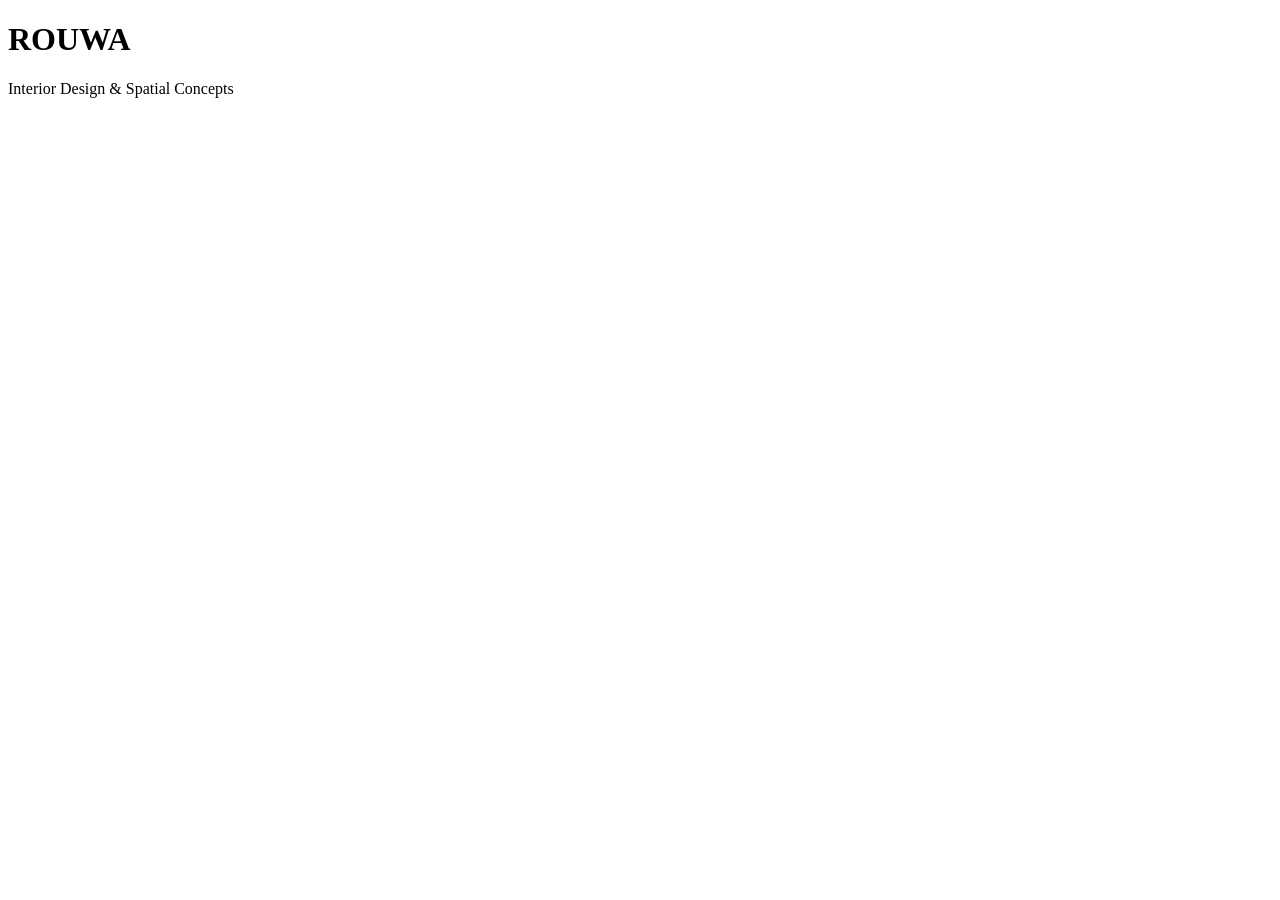
==== index.html @ bc78fe8b "d" ====
<!DOCTYPE html>
<html lang="en">
<head>
  <meta charset="UTF-8">
  <meta name="viewport" content="width=device-width, initial-scale=1.0">
  <title>ROUWA — Interior Design</title>
</head>
<body>
  <h1>ROUWA</h1>
  <p>Interior Design & Spatial Concepts</p>
</body>
</html>
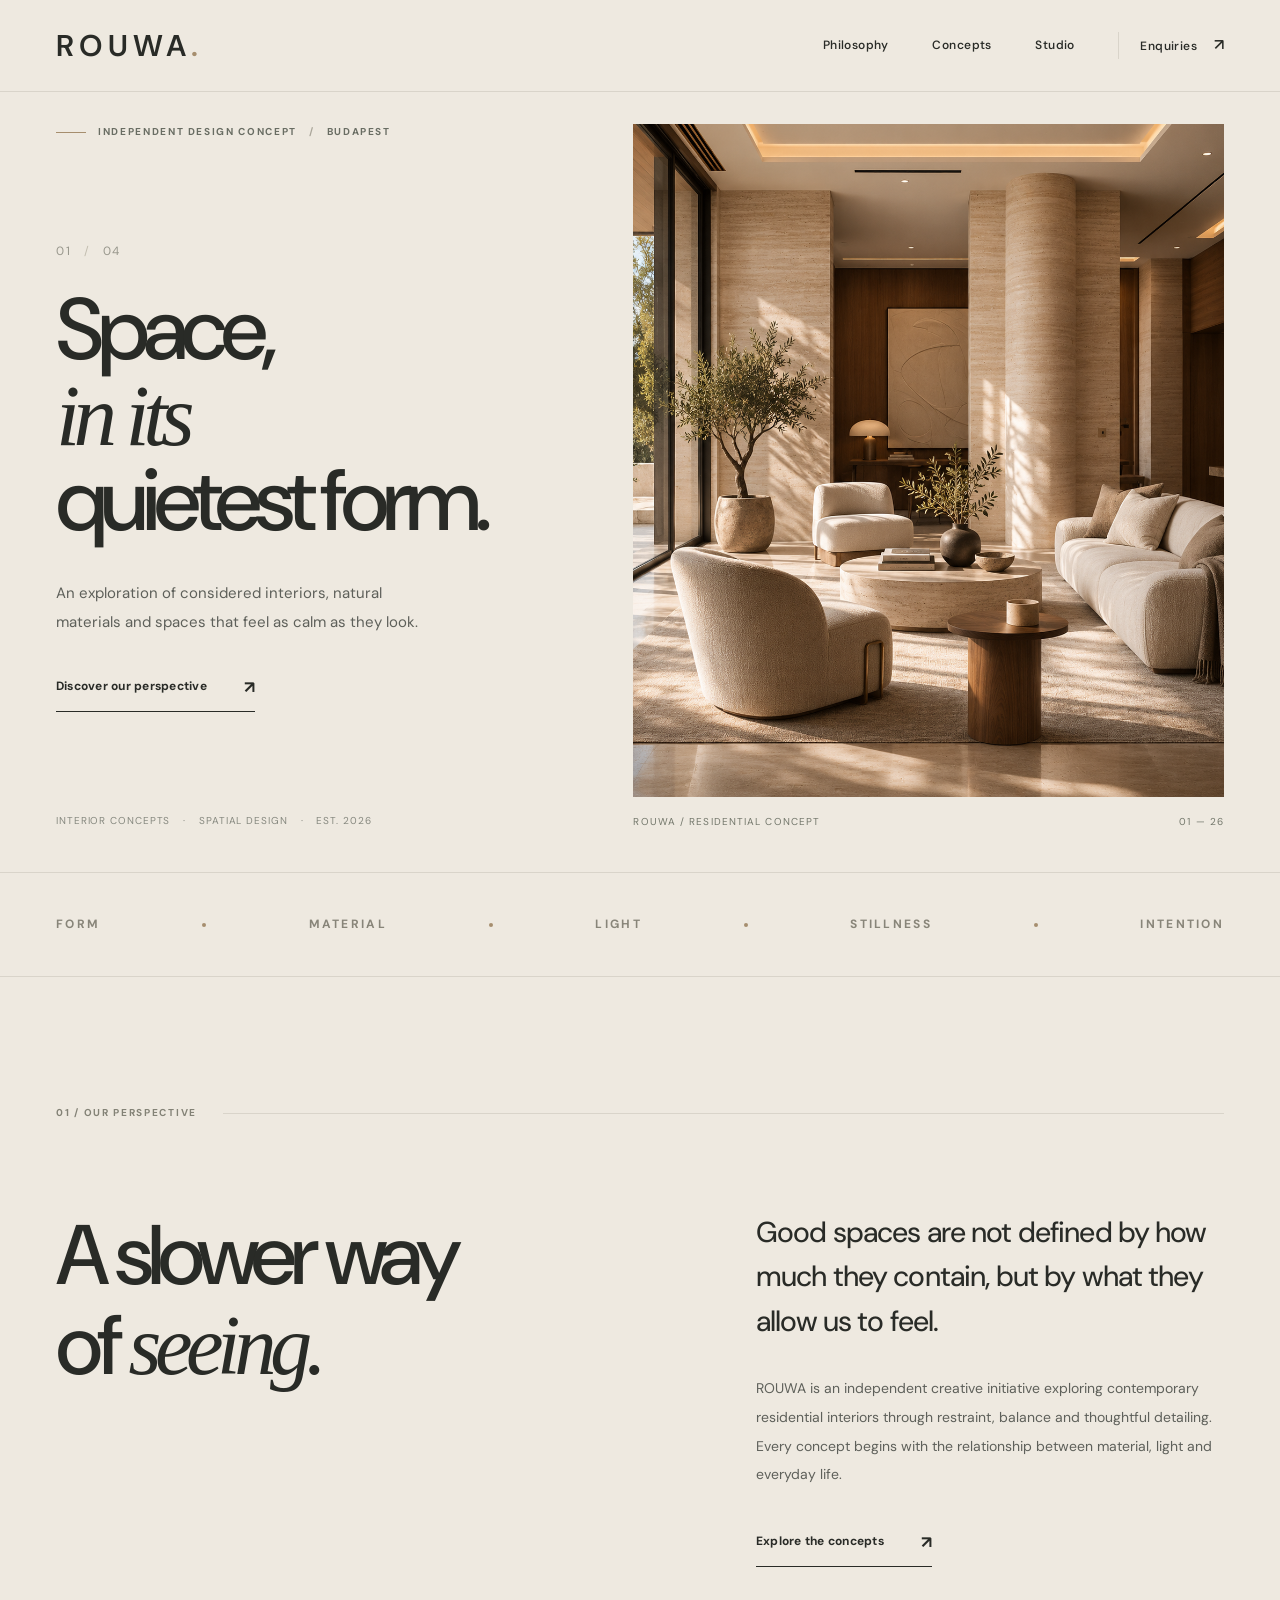
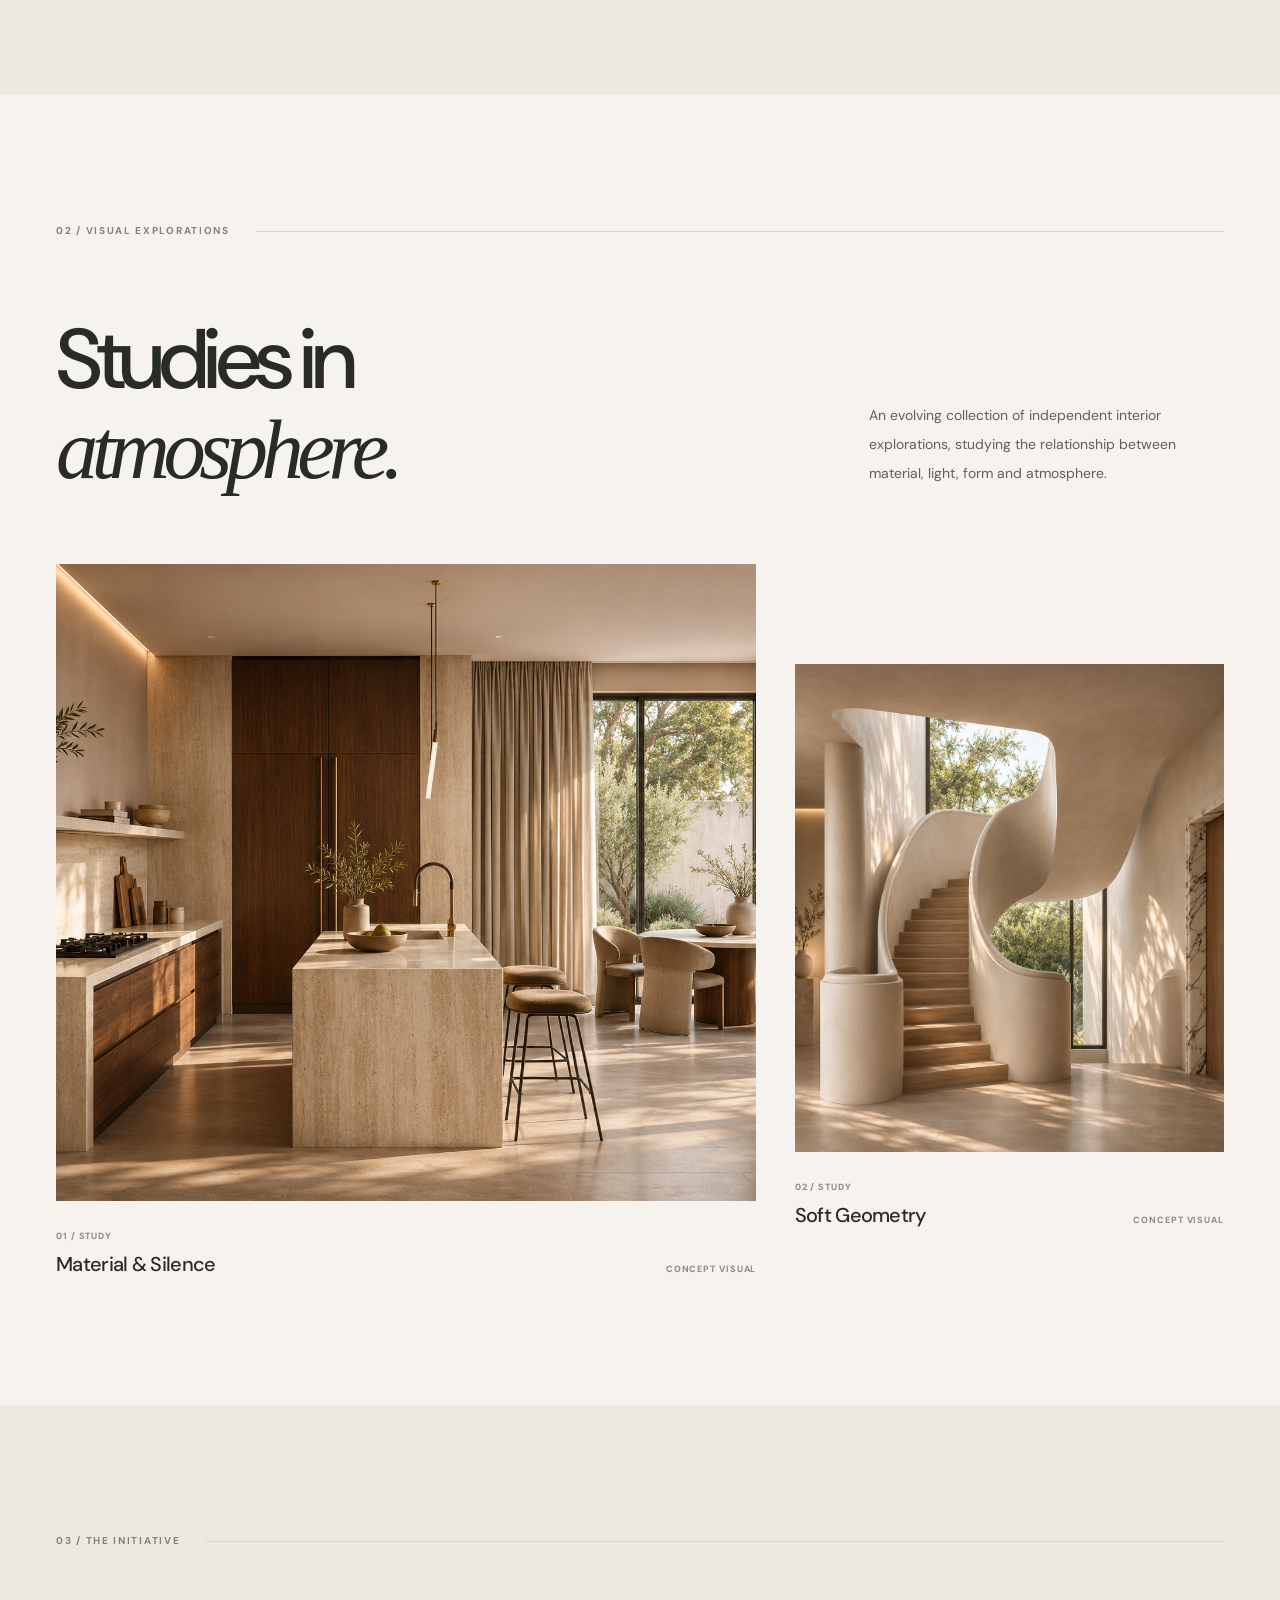
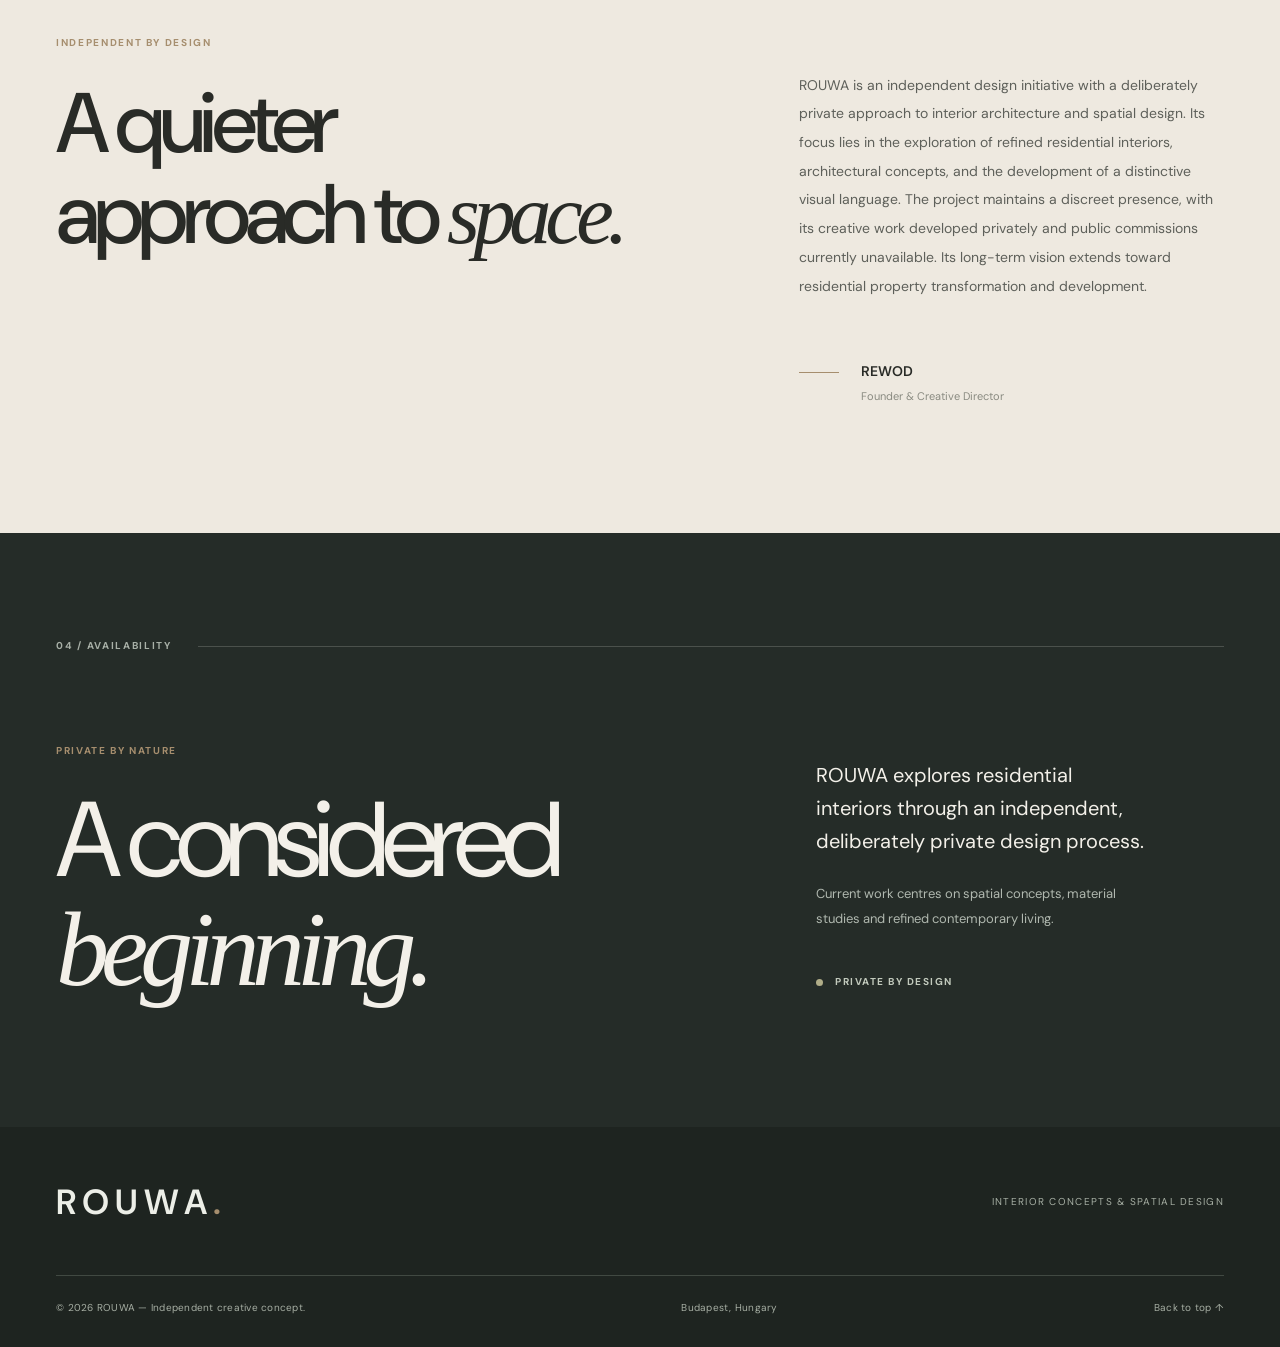
==== commit 9ac5f696: "beta" ====
--- a/index.html
+++ b/index.html
@@ -1,13 +1,211 @@
-
 <!DOCTYPE html>
 <html lang="en">
 <head>
   <meta charset="UTF-8">
   <meta name="viewport" content="width=device-width, initial-scale=1.0">
-  <title>ROUWA — Interior Design</title>
+  <meta name="theme-color" content="#f6f3ee">
+  <meta name="description" content="ROUWA is an independent creative concept exploring thoughtful interiors, residential spaces and the relationship between form, material and light.">
+  <title>ROUWA — Interior Concepts & Spatial Design</title>
+
+  <!-- Editorial typefaces; system fallbacks are provided in CSS. -->
+  <link rel="preconnect" href="https://fonts.googleapis.com">
+  <link rel="preconnect" href="https://fonts.gstatic.com" crossorigin>
+  <link href="https://fonts.googleapis.com/css2?family=DM+Sans:wght@400;450;500;550;600;700&family=Manrope:wght@400;500;600;700&display=swap" rel="stylesheet">
+
+  <link rel="stylesheet" href="css/style.css">
 </head>
 <body>
-  <h1>ROUWA</h1>
-  <p>Interior Design & Spatial Concepts</p>
+  <a class="skip-link" href="#main">Skip to content</a>
+
+  <!-- HEADER -->
+  <header class="site-header">
+    <div class="site-header__inner shell">
+      <a class="wordmark" href="#top" aria-label="ROUWA — Home">ROUWA<span class="wordmark__dot">.</span></a>
+
+      <nav class="desktop-nav" aria-label="Main navigation">
+        <a href="#philosophy">Philosophy</a>
+        <a href="#concepts">Concepts</a>
+        <a href="#studio">Studio</a>
+        <a class="desktop-nav__contact" href="#enquiries">Enquiries <span aria-hidden="true">↗</span></a>
+      </nav>
+
+      <!-- Fully working mobile menu, no JavaScript needed. -->
+      <details class="mobile-menu">
+        <summary aria-label="Open navigation menu"><span></span><span></span></summary>
+        <nav class="mobile-menu__panel" aria-label="Mobile navigation">
+          <a href="#philosophy">Philosophy</a>
+          <a href="#concepts">Concepts</a>
+          <a href="#studio">Studio</a>
+          <a href="#enquiries">Enquiries <span aria-hidden="true">↗</span></a>
+        </nav>
+      </details>
+    </div>
+  </header>
+
+  <main id="main">
+    <!-- HERO: HOMEPAGE -->
+    <section class="hero shell" id="top" aria-labelledby="hero-title">
+      <div class="hero__copy">
+        <p class="eyebrow"><span class="eyebrow__line" aria-hidden="true"></span> Independent design concept <span class="eyebrow__separator">/</span> Budapest</p>
+
+        <div class="hero__main-copy">
+          <p class="hero__index">01 <span aria-hidden="true">/</span> 04</p>
+          <h1 id="hero-title">Space,<br><em>in its</em><br>quietest form.</h1>
+          <p class="hero__description">An exploration of considered interiors, natural materials and spaces that feel as calm as they look.</p>
+          <a class="text-link" href="#philosophy">Discover our perspective <span aria-hidden="true">↗</span></a>
+        </div>
+
+        <p class="hero__micro">INTERIOR CONCEPTS <span aria-hidden="true">·</span> SPATIAL DESIGN <span aria-hidden="true">·</span> EST. 2026</p>
+      </div>
+
+      <div class="hero__art">
+        <!-- IMAGE PLACEHOLDER 01
+             To use a real photo later, replace the entire .visual--hero div with:
+             <img class="real-image" src="img/hero.jpg" alt="Describe the interior">
+        -->
+<img
+  src="img/hero.png"
+  alt="ROUWA — Luxury residential interior design concept"
+  class="real-image"
+  loading="eager"
+  fetchpriority="high"
+>
+<div class="hero__art-footer">
+  <span>ROUWA / RESIDENTIAL CONCEPT</span>
+  <span>01 — 26</span>
+</div>
+</div>
+</section>
+
+    <!-- A QUIET INTERLUDE -->
+    <div class="marquee-line" aria-hidden="true">
+      <div class="shell marquee-line__inner"><span>FORM</span><i></i><span>MATERIAL</span><i></i><span>LIGHT</span><i></i><span>STILLNESS</span><i></i><span>INTENTION</span></div>
+    </div>
+
+    <!-- PHILOSOPHY TEASER -->
+    <section class="philosophy section shell" id="philosophy" aria-labelledby="philosophy-title">
+      <div class="section-label"><span>01 / OUR PERSPECTIVE</span><span class="section-label__line"></span></div>
+      <div class="philosophy__layout">
+        <h2 id="philosophy-title" class="section-title">A slower way<br>of <em>seeing.</em></h2>
+        <div class="philosophy__right">
+          <p class="large-copy">Good spaces are not defined by how much they contain, but by what they allow us to feel.</p>
+          <p class="body-copy">ROUWA is an independent creative initiative exploring contemporary residential interiors through restraint, balance and thoughtful detailing. Every concept begins with the relationship between material, light and everyday life.</p>
+          <a class="text-link" href="#concepts">Explore the concepts <span aria-hidden="true">↗</span></a>
+        </div>
+      </div>
+    </section>
+
+   
+<!-- CONCEPTS -->
+<section class="concepts section" id="concepts" aria-labelledby="concepts-title">
+  <div class="shell">
+
+    <div class="section-label">
+      <span>02 / VISUAL EXPLORATIONS</span>
+      <span class="section-label__line"></span>
+    </div>
+
+    <div class="concepts__heading">
+      <h2 id="concepts-title" class="section-title">
+        Studies in<br><em>atmosphere.</em>
+      </h2>
+      <p class="body-copy">
+        An evolving collection of independent interior explorations,
+        studying the relationship between material, light, form and atmosphere.
+      </p>
+    </div>
+
+    <div class="concept-grid">
+
+      <!-- CONCEPT 01: MATERIAL & SILENCE -->
+      <article class="concept-card concept-card--large">
+
+        <img
+          src="img/concept-01.png"
+          alt="ROUWA — Material & Silence, minimalist luxury kitchen and dining interior concept"
+          class="real-image"
+          loading="lazy"
+          decoding="async"
+        >
+
+        <div class="concept-card__caption">
+          <div>
+            <span class="concept-card__number">01 / STUDY</span>
+            <h3>Material & Silence</h3>
+          </div>
+          <span class="concept-card__type">Concept visual</span>
+        </div>
+
+      </article>
+
+      <!-- CONCEPT 02: SOFT GEOMETRY -->
+      <article class="concept-card concept-card--small">
+
+        <img
+          src="img/concept-02.png"
+          alt="ROUWA — Soft Geometry, sculptural curved staircase interior concept"
+          class="real-image"
+          loading="lazy"
+          decoding="async"
+        >
+
+        <div class="concept-card__caption">
+          <div>
+            <span class="concept-card__number">02 / STUDY</span>
+            <h3>Soft Geometry</h3>
+          </div>
+          <span class="concept-card__type">Concept visual</span>
+        </div>
+
+      </article>
+
+    </div>
+  </div>
+</section>
+<!-- STUDIO TEASER -->
+<section class="studio section shell" id="studio" aria-labelledby="studio-title">
+  <div class="section-label"><span>03 / THE INITIATIVE</span><span class="section-label__line"></span></div>
+  <div class="studio__layout">
+    <div>
+      <p class="overline">INDEPENDENT BY DESIGN</p>
+      <h2 id="studio-title" class="section-title">A quieter<br>approach to <em>space.</em></h2>
+    </div>
+        <div class="studio__details">
+          <p class="body-copy">ROUWA is an independent design initiative with a deliberately private approach to interior architecture and spatial design.
+
+Its focus lies in the exploration of refined residential interiors, architectural concepts, and the development of a distinctive visual language.
+
+The project maintains a discreet presence, with its creative work developed privately and public commissions currently unavailable. Its long-term vision extends toward residential property transformation and development.</p>
+          <div class="founder">
+            <span class="founder__line"></span>
+            <div><strong>REWOD</strong><span>Founder & Creative Director</span></div>
+          </div>
+        </div>
+      </div>
+    </section>
+
+    <!-- AVAILABILITY / CONTACT -->
+    <section class="enquiries" id="enquiries" aria-labelledby="enquiries-title">
+      <div class="shell enquiries__inner">
+        <div class="section-label section-label--light"><span>04 / AVAILABILITY</span><span class="section-label__line"></span></div>
+        <div class="enquiries__content">
+          <div>
+            <p class="overline">PRIVATE BY NATURE</p>
+            <h2 id="enquiries-title">A considered<br><em>beginning.</em></h2>
+          </div>
+          <div class="enquiries__aside">
+            <p>ROUWA explores residential interiors through an independent, deliberately private design process.</p>
+            <p class="enquiries__notice">Current work centres on spatial concepts, material studies and refined contemporary living.</p>
+            <span class="enquiries__status"><span class="status-dot"></span> PRIVATE BY DESIGN</span>
+          </div>
+        </div>
+      </div>
+    </section>
+  </main>
+
+  <footer class="site-footer">
+    <div class="shell site-footer__top"><a class="wordmark" href="#top">ROUWA<span class="wordmark__dot">.</span></a><span>INTERIOR CONCEPTS & SPATIAL DESIGN</span></div>
+    <div class="shell site-footer__bottom"><span>© 2026 ROUWA — Independent creative concept.</span><span>Budapest, Hungary</span><a href="#top">Back to top ↑</a></div>
+  </footer>
 </body>
 </html>
--- a/css/style.css
+++ b/css/style.css
@@ -0,0 +1,1285 @@
+/* ============================================================
+   ROUWA — HOME / 2026
+   All visuals are CSS-generated placeholders. No photo assets.
+   Replace any .visual block with <img class="real-image" ...>
+   and place images in /img when the final photography is ready.
+   ============================================================ */
+
+:root {
+  color-scheme: light;
+  --paper: #f6f3ee;
+  --paper-soft: #eee9e0;
+  --white: #fffdf9;
+  --ink: #292b27;
+  --body: #5e605a;
+  --muted: #898a80;
+  --hairline: #d9d4ca;
+  --moss: #38453c;
+  --dark: #252c28;
+  --gold: #a68e6e;
+  --serif: Georgia, 'Times New Roman', serif;
+  --sans: 'DM Sans', 'Manrope', Helvetica, Arial, sans-serif;
+  --shell: 1380px;
+}
+
+*, *::before, *::after {
+  box-sizing: border-box;
+}
+
+html {
+  scroll-behavior: smooth;
+  scroll-padding-top: 100px;
+}
+
+body {
+  margin: 0;
+  background: var(--paper-soft);
+  color: var(--ink);
+  font: 400 14px/1.65 var(--sans);
+  -webkit-font-smoothing: antialiased;
+}
+
+body, button, input {
+  font-family: var(--sans);
+}
+
+a {
+  color: inherit;
+  text-decoration: none;
+}
+
+a:focus-visible, summary:focus-visible {
+  outline: 2px solid var(--gold);
+  outline-offset: 6px;
+}
+
+button, a {
+  -webkit-tap-highlight-color: transparent;
+}
+
+h1, h2, h3, p {
+  margin: 0;
+}
+
+img {
+  display: block;
+  max-width: 100%;
+}
+
+::selection {
+  background: #b5ad9d;
+  color: #fff;
+}
+
+.shell {
+  width: min(calc(100% - 112px), var(--shell));
+  margin-inline: auto;
+}
+
+.skip-link {
+  position: fixed;
+  z-index: 200;
+  top: -100px;
+  left: 12px;
+  padding: 10px 16px;
+  background: var(--ink);
+  color: #fff;
+}
+
+.skip-link:focus {
+  top: 12px;
+}
+
+/* ============================================================
+   HEADER — BEIGE
+   ============================================================ */
+
+.site-header {
+  position: relative;
+  z-index: 30;
+  background: var(--paper-soft);
+  border-bottom: 1px solid var(--hairline);
+}
+
+.site-header__inner {
+  min-height: 91px;
+  display: flex;
+  justify-content: space-between;
+  align-items: center;
+}
+
+.wordmark {
+  display: inline-flex;
+  align-items: baseline;
+  font: 600 30px/1 var(--sans);
+  letter-spacing: .175em;
+  white-space: nowrap;
+}
+
+.wordmark__dot {
+  letter-spacing: 0;
+  color: var(--gold);
+}
+
+.desktop-nav {
+  display: flex;
+  align-items: center;
+  gap: clamp(26px, 3.4vw, 56px);
+}
+
+.desktop-nav a {
+  font-size: 12px;
+  font-weight: 550;
+  letter-spacing: .035em;
+  transition: color .2s;
+}
+
+.desktop-nav a:hover {
+  color: var(--gold);
+}
+
+.desktop-nav__contact {
+  padding-left: 21px;
+  border-left: 1px solid var(--hairline);
+}
+
+.desktop-nav__contact span {
+  padding-left: 13px;
+  font-size: 16px;
+}
+
+.mobile-menu {
+  display: none;
+}
+
+/* ============================================================
+   HERO — BEIGE
+   ============================================================ */
+
+.hero {
+  background: var(--paper-soft);
+  min-height: min(780px, calc(100svh - 91px));
+  display: grid;
+  grid-template-columns: minmax(0, .94fr) minmax(0, 1.06fr);
+  gap: clamp(40px, 4.2vw, 72px);
+  padding-top: 32px;
+  padding-bottom: 42px;
+}
+
+.hero__copy {
+  display: flex;
+  flex-direction: column;
+  min-width: 0;
+}
+
+.eyebrow, .overline {
+  font-size: 10px;
+  font-weight: 700;
+  letter-spacing: .165em;
+  text-transform: uppercase;
+}
+
+.eyebrow {
+  display: flex;
+  align-items: center;
+  flex-wrap: wrap;
+  gap: 12px;
+  color: #696d63;
+}
+
+.eyebrow__line {
+  display: inline-block;
+  height: 1px;
+  width: 30px;
+  background: var(--gold);
+}
+
+.eyebrow__separator {
+  color: #aaa69a;
+}
+
+.hero__main-copy {
+  margin-block: auto;
+  padding-block: 64px;
+}
+
+.hero__index {
+  margin-bottom: 25px;
+  color: #98978c;
+  font-size: 12px;
+  letter-spacing: .13em;
+}
+
+.hero__index span {
+  margin: 0 8px;
+  color: #c2bdaf;
+}
+
+.hero h1 {
+  font-size: clamp(63px, 6.8vw, 114px);
+  line-height: .985;
+  letter-spacing: -.071em;
+  font-weight: 500;
+}
+
+.hero h1 em,
+.section-title em,
+.enquiries h2 em {
+  font-family: var(--serif);
+  font-weight: 400;
+  letter-spacing: -.076em;
+}
+
+.hero__description {
+  max-width: 380px;
+  color: var(--body);
+  font-size: 15px;
+  line-height: 1.95;
+  margin-top: 35px;
+}
+
+.text-link {
+  display: inline-flex;
+  align-items: center;
+  gap: 37px;
+  padding: 0 0 10px;
+  border-bottom: 1px solid var(--ink);
+  margin-top: 35px;
+  font-size: 12px;
+  font-weight: 700;
+  letter-spacing: .02em;
+  transition: gap .25s, color .25s, border-color .25s;
+}
+
+.text-link:hover {
+  gap: 49px;
+  color: #8b765b;
+  border-color: #8b765b;
+}
+
+.text-link span {
+  font-size: 17px;
+}
+
+.hero__micro {
+  font-size: 10px;
+  color: #86887f;
+  letter-spacing: .09em;
+}
+
+.hero__micro span {
+  padding: 0 9px;
+}
+
+.hero__art {
+  min-width: 0;
+  display: flex;
+  flex-direction: column;
+}
+
+.hero__art .visual {
+  flex: 1;
+  min-height: 500px;
+}
+
+.hero__art-footer {
+  padding-top: 17px;
+  display: flex;
+  justify-content: space-between;
+  font-size: 10px;
+  letter-spacing: .11em;
+  color: #73776b;
+}
+
+/* ============================================================
+   CSS IMAGE PLACEHOLDERS
+   ============================================================ */
+
+.visual {
+  position: relative;
+  overflow: hidden;
+  isolation: isolate;
+  background: #d7c9b7;
+}
+
+.visual__stamp {
+  position: absolute;
+  z-index: 10;
+  left: 20px;
+  bottom: 17px;
+  color: rgba(255,255,255,.88);
+  font-size: 9px;
+  font-weight: 700;
+  letter-spacing: .16em;
+  text-shadow: 0 1px 8px rgba(0,0,0,.18);
+}
+
+.visual--hero {
+  background: linear-gradient(
+    112deg,
+    #ddd1be 0%,
+    #cdbda7 48%,
+    #b5aa98 100%
+  );
+}
+
+.visual--hero::before {
+  content: '';
+  position: absolute;
+  inset: 0 0 auto 0;
+  height: 62%;
+  background: linear-gradient(
+    128deg,
+    rgba(255,255,255,.37),
+    transparent 67%
+  );
+}
+
+.visual--hero .visual__wall {
+  position: absolute;
+  inset: 8% 8% 17% 11%;
+  background: linear-gradient(110deg, #e5d9c7 0%, #cbbca8 100%);
+  box-shadow: 0 0 75px rgba(62,56,47,.1);
+}
+
+.visual--hero .visual__portal {
+  position: absolute;
+  right: 11%;
+  top: 10%;
+  width: 39%;
+  height: 66%;
+  border-radius: 42% 42% 0 0 / 23% 23% 0 0;
+  background: linear-gradient(100deg, #a99a86 0%, #857969 100%);
+  box-shadow:
+    inset 18px 1px 36px rgba(64,59,50,.27),
+    -10px 2px 18px rgba(255,255,255,.18);
+}
+
+.visual--hero .visual__light {
+  position: absolute;
+  left: 20%;
+  top: 6%;
+  width: 24%;
+  height: 70%;
+  transform: skewX(-19deg);
+  opacity: .5;
+  background: linear-gradient(
+    90deg,
+    transparent 0%,
+    rgba(255,250,234,.58) 34%,
+    rgba(255,249,233,.75) 80%,
+    transparent 100%
+  );
+  filter: blur(14px);
+}
+
+.visual--hero .visual__floor {
+  position: absolute;
+  height: 25%;
+  bottom: 0;
+  left: 0;
+  right: 0;
+  background: linear-gradient(175deg, #b7a792 0%, #cec0ad 78%);
+  clip-path: polygon(0 15%, 100% 0, 100% 100%, 0 100%);
+}
+
+.visual--hero .visual__bench {
+  position: absolute;
+  z-index: 3;
+  bottom: 21%;
+  left: 15%;
+  width: 58%;
+  height: 12%;
+  background: linear-gradient(100deg, #a48c73, #d3bba0 80%, #b09a7d);
+  box-shadow: 18px 25px 29px rgba(64,51,40,.17);
+}
+
+.visual--hero .visual__bench::after {
+  content: '';
+  position: absolute;
+  top: 100%;
+  left: 7%;
+  width: 85%;
+  height: 65%;
+  background: linear-gradient(90deg, #8b765f, #ad9981);
+  clip-path: polygon(
+    0 0, 9% 0, 8% 100%, 0 100%,
+    90% 0, 100% 0, 100% 100%, 93% 100%
+  );
+}
+
+.visual--hero .visual__vase {
+  position: absolute;
+  z-index: 4;
+  bottom: 33%;
+  left: 42%;
+  width: 12%;
+  aspect-ratio: .76;
+  border-radius: 48% 47% 35% 35%;
+  background: linear-gradient(90deg, #e6d7c1 0%, #a28f7b 86%);
+  box-shadow: 15px 9px 19px rgba(63,52,43,.14);
+}
+
+.visual--hero .visual__vase::before {
+  content: '';
+  position: absolute;
+  width: 48%;
+  height: 22%;
+  top: -15%;
+  left: 26%;
+  background: #c8b59b;
+  border-radius: 5px 5px 0 0;
+}
+
+/* ============================================================
+   TYPOGRAPHIC DIVIDER — BEIGE
+   ============================================================ */
+
+.marquee-line {
+  background: var(--paper-soft);
+  border-top: 1px solid var(--hairline);
+  border-bottom: 1px solid var(--hairline);
+}
+
+.marquee-line__inner {
+  min-height: 103px;
+  display: flex;
+  align-items: center;
+  justify-content: space-between;
+  gap: 18px;
+}
+
+.marquee-line span {
+  font-size: clamp(9px, .95vw, 12px);
+  font-weight: 700;
+  letter-spacing: .19em;
+  color: #888579;
+}
+
+.marquee-line i {
+  width: 4px;
+  height: 4px;
+  border-radius: 50%;
+  background: var(--gold);
+  flex: none;
+}
+
+/* ============================================================
+   SHARED SECTIONS
+   ============================================================ */
+
+.section {
+  padding-top: 128px;
+  padding-bottom: 128px;
+}
+
+.section-label {
+  display: flex;
+  align-items: center;
+  gap: 26px;
+  font-size: 10px;
+  color: #838276;
+  font-weight: 700;
+  letter-spacing: .17em;
+  white-space: nowrap;
+}
+
+.section-label__line {
+  height: 1px;
+  flex: 1;
+  background: var(--hairline);
+}
+
+.section-title {
+  font-size: clamp(57px, 6.6vw, 100px);
+  line-height: 1.07;
+  letter-spacing: -.065em;
+  font-weight: 500;
+}
+
+.body-copy {
+  color: var(--body);
+  font-size: 14px;
+  line-height: 2.05;
+}
+
+.large-copy {
+  font-size: clamp(21px, 2.25vw, 32px);
+  line-height: 1.55;
+  letter-spacing: -.03em;
+  font-weight: 450;
+}
+
+.overline {
+  color: var(--gold);
+  margin-bottom: 27px;
+}
+
+/* ============================================================
+   01 — PHILOSOPHY — BEIGE
+   ============================================================ */
+
+.philosophy {
+  background: var(--paper-soft);
+}
+
+.philosophy__layout {
+  display: grid;
+  grid-template-columns: 1.1fr .9fr;
+  gap: clamp(70px, 10vw, 180px);
+  padding-top: 88px;
+}
+
+.philosophy__right {
+  max-width: 485px;
+}
+
+.philosophy__right .body-copy {
+  margin-top: 31px;
+}
+
+.philosophy__right .text-link {
+  margin-top: 39px;
+}
+
+/* ============================================================
+   02 — CONCEPTS — WHITE
+   ============================================================ */
+
+.concepts {
+  background: var(--paper);
+}
+
+.concepts__heading {
+  display: flex;
+  justify-content: space-between;
+  align-items: end;
+  gap: 50px;
+  padding: 74px 0 69px;
+}
+
+.concepts__heading .body-copy {
+  max-width: 355px;
+  margin-bottom: 8px;
+}
+
+.concept-grid {
+  display: grid;
+  grid-template-columns: 1.24fr .76fr;
+  align-items: start;
+  gap: clamp(18px, 3vw, 47px);
+}
+
+.concept-card {
+  min-width: 0;
+}
+
+.concept-card--large .visual {
+  aspect-ratio: 1.10;
+}
+
+.concept-card--small {
+  margin-top: 100px;
+}
+
+.concept-card--small .visual {
+  aspect-ratio: .88;
+}
+
+.concept-card__caption {
+  display: flex;
+  justify-content: space-between;
+  align-items: end;
+  gap: 10px;
+  padding-top: 22px;
+}
+
+.concept-card__number,
+.concept-card__type {
+  font-size: 9px;
+  color: var(--muted);
+  font-weight: 700;
+  letter-spacing: .1em;
+  text-transform: uppercase;
+}
+
+.concept-card h3 {
+  margin-top: 5px;
+  font-size: 20px;
+  line-height: 1.3;
+  font-weight: 500;
+  letter-spacing: -.035em;
+}
+
+.visual--study-a {
+  background: linear-gradient(130deg, #dad0bf, #b9ae9d 70%);
+}
+
+.visual--study-a::before {
+  content: '';
+  position: absolute;
+  inset: 0 0 22% 0;
+  background: linear-gradient(
+    90deg,
+    rgba(245,237,223,.8),
+    rgba(234,223,208,.09)
+  );
+}
+
+.visual--study-a::after {
+  content: '';
+  position: absolute;
+  inset: auto 0 0 0;
+  height: 25%;
+  background: linear-gradient(0deg, #b6a994, #d8c8b4);
+  clip-path: polygon(0 18%,100% 0,100% 100%,0 100%);
+}
+
+.visual--study-a .visual__arch {
+  position: absolute;
+  z-index: 1;
+  top: 8%;
+  left: 16%;
+  width: 51%;
+  height: 70%;
+  background: linear-gradient(100deg, #b4a18a, #897967);
+  border-radius: 50% 50% 0 0 / 27% 27% 0 0;
+  box-shadow: inset 22px 15px 34px rgba(57,48,38,.17);
+}
+
+.visual--study-a .visual__column {
+  position: absolute;
+  z-index: 2;
+  bottom: 20%;
+  right: 16%;
+  width: 21%;
+  height: 39%;
+  background: linear-gradient(90deg, #d7c5af, #a7927b);
+  box-shadow: 14px 15px 15px rgba(87,73,57,.1);
+}
+
+.visual--study-a .visual__sphere {
+  position: absolute;
+  z-index: 3;
+  bottom: 53%;
+  right: 16%;
+  width: 21%;
+  aspect-ratio: 1;
+  border-radius: 50%;
+  background: radial-gradient(
+    circle at 32% 30%,
+    #f0e2ce,
+    #a58f77 80%
+  );
+}
+
+.visual--study-b {
+  background: linear-gradient(108deg, #aaae9e, #808c7d);
+}
+
+.visual--study-b::after {
+  content: '';
+  position: absolute;
+  inset: auto 0 0 0;
+  height: 24%;
+  background: linear-gradient(180deg, #a9a895, #8e9687);
+}
+
+.visual--study-b .visual__window {
+  position: absolute;
+  top: 8%;
+  left: 10%;
+  width: 49%;
+  height: 68%;
+  background: linear-gradient(
+    125deg,
+    #e7dfc9 0 48%,
+    #c5c7b5 48% 52%,
+    #e0d8c7 52%
+  );
+  box-shadow: 14px 8px 23px rgba(49,66,52,.12);
+}
+
+.visual--study-b .visual__platform {
+  position: absolute;
+  z-index: 2;
+  bottom: 19%;
+  right: 5%;
+  width: 69%;
+  height: 15%;
+  background: #c8c2ac;
+  box-shadow: 12px 15px 16px rgba(41,50,40,.14);
+}
+
+.visual--study-b .visual__monolith {
+  position: absolute;
+  z-index: 3;
+  bottom: 32%;
+  right: 25%;
+  width: 19%;
+  height: 35%;
+  border-radius: 45% 45% 6px 6px / 12% 12% 6px 6px;
+  background: linear-gradient(95deg, #e5dcc6, #9e9d8c);
+}
+
+/* ============================================================
+   03 — STUDIO — BEIGE
+   ============================================================ */
+
+.studio {
+  background: var(--paper-soft);
+}
+
+.studio__layout {
+  display: grid;
+  grid-template-columns: 1fr .72fr;
+  gap: clamp(80px, 12vw, 180px);
+  padding-top: 85px;
+}
+
+.studio__details {
+  padding-top: 36px;
+}
+
+.founder {
+  display: flex;
+  gap: 22px;
+  align-items: start;
+  margin-top: 60px;
+}
+
+.founder__line {
+  width: 40px;
+  height: 1px;
+  background: var(--gold);
+  margin-top: 12px;
+  flex: none;
+}
+
+.founder strong {
+  display: block;
+  font-size: 14px;
+  font-weight: 600;
+}
+
+.founder span:last-child {
+  color: var(--muted);
+  font-size: 11px;
+  margin-top: 4px;
+  display: block;
+}
+
+/* ============================================================
+   04 — ENQUIRIES — DARK GREEN
+   ============================================================ */
+
+.enquiries {
+  background: var(--dark);
+  color: #f3f0e9;
+}
+
+.enquiries__inner {
+  padding-top: 105px;
+  padding-bottom: 124px;
+}
+
+.section-label--light {
+  color: #a8b0a7;
+}
+
+.section-label--light .section-label__line {
+  background: #4b514c;
+}
+
+.enquiries__content {
+  display: grid;
+  grid-template-columns: 1.1fr .65fr;
+  align-items: end;
+  gap: 70px;
+  padding-top: 88px;
+}
+
+.enquiries h2 {
+  font-size: clamp(66px, 8.3vw, 133px);
+  line-height: 1.02;
+  letter-spacing: -.07em;
+  font-weight: 400;
+}
+
+.enquiries__aside {
+  padding-bottom: 10px;
+  max-width: 335px;
+}
+
+.enquiries__aside > p:first-child {
+  font-size: 20px;
+  line-height: 1.65;
+}
+
+.enquiries__notice {
+  color: #b0b8af;
+  font-size: 13px;
+  line-height: 1.95;
+  margin-top: 23px;
+}
+
+.enquiries__status {
+  display: inline-flex;
+  gap: 12px;
+  align-items: center;
+  margin-top: 43px;
+  font-size: 10px;
+  color: #c2cabd;
+  letter-spacing: .15em;
+  font-weight: 700;
+}
+
+.status-dot {
+  display: inline-block;
+  width: 7px;
+  height: 7px;
+  background: #b0ad88;
+  border-radius: 50%;
+}
+
+/* ============================================================
+   FOOTER — DARK GREEN
+   ============================================================ */
+
+.site-footer {
+  background: #1e2420;
+  color: #eceee7;
+}
+
+.site-footer__top {
+  padding-top: 58px;
+  padding-bottom: 55px;
+  display: flex;
+  align-items: center;
+  justify-content: space-between;
+  border-bottom: 1px solid #414942;
+}
+
+.site-footer__top .wordmark {
+  font-size: 35px;
+}
+
+.site-footer__top > span {
+  font-size: 10px;
+  color: #a7afa4;
+  letter-spacing: .13em;
+}
+
+.site-footer__bottom {
+  padding-top: 24px;
+  padding-bottom: 30px;
+  display: flex;
+  justify-content: space-between;
+  gap: 16px;
+  color: #a7afa4;
+  font-size: 10px;
+  letter-spacing: .025em;
+}
+
+.site-footer__bottom a:hover {
+  color: #fff;
+}
+
+/* ============================================================
+   IMAGE REPLACEMENT STYLES
+   ============================================================ */
+
+.real-image {
+  width: 100%;
+  height: 100%;
+  object-fit: cover;
+}
+
+.hero__art > .real-image {
+  flex: 1;
+  min-height: 500px;
+}
+
+.concept-card--large > .real-image {
+  aspect-ratio: 1.10;
+}
+
+.concept-card--small > .real-image {
+  aspect-ratio: .88;
+}
+
+/* ============================================================
+   TABLET
+   ============================================================ */
+
+@media (max-width: 1100px) {
+
+  .shell {
+    width: min(calc(100% - 64px), var(--shell));
+  }
+
+  .hero {
+    min-height: 640px;
+    gap: 30px;
+  }
+
+  .hero h1 {
+    font-size: clamp(58px, 7.1vw, 89px);
+  }
+
+  .hero__art .visual,
+  .hero__art > .real-image {
+    min-height: 470px;
+  }
+
+  .philosophy__layout {
+    gap: 50px;
+  }
+
+  .studio__layout {
+    gap: 60px;
+  }
+}
+
+/* ============================================================
+   MOBILE
+   ============================================================ */
+
+@media (max-width: 760px) {
+
+  html {
+    scroll-padding-top: 80px;
+  }
+
+  .shell {
+    width: calc(100% - 40px);
+  }
+
+  .site-header__inner {
+    min-height: 74px;
+  }
+
+  .wordmark {
+    font-size: 25px;
+  }
+
+  .desktop-nav {
+    display: none;
+  }
+
+  .mobile-menu {
+    display: block;
+    position: relative;
+  }
+
+  .mobile-menu summary {
+    cursor: pointer;
+    display: flex;
+    flex-direction: column;
+    justify-content: center;
+    gap: 6px;
+    width: 39px;
+    height: 40px;
+    list-style: none;
+  }
+
+  .mobile-menu summary::-webkit-details-marker {
+    display: none;
+  }
+
+  .mobile-menu summary span {
+    display: block;
+    height: 1px;
+    width: 26px;
+    background: var(--ink);
+  }
+
+  .mobile-menu summary span:last-child {
+    width: 18px;
+    align-self: flex-end;
+  }
+
+  .mobile-menu[open] summary span:first-child {
+    transform: translateY(3.5px) rotate(45deg);
+  }
+
+  .mobile-menu[open] summary span:last-child {
+    width: 26px;
+    transform: translateY(-3.5px) rotate(-45deg);
+  }
+
+  .mobile-menu__panel {
+    position: absolute;
+    width: min(290px, calc(100vw - 40px));
+    right: -2px;
+    top: 50px;
+    padding: 15px 25px;
+    background: var(--paper-soft);
+    border: 1px solid var(--hairline);
+    box-shadow: 0 16px 26px rgba(30,30,26,.12);
+  }
+
+  .mobile-menu__panel a {
+    display: flex;
+    justify-content: space-between;
+    padding: 14px 0;
+    font-size: 13px;
+    border-bottom: 1px solid var(--hairline);
+  }
+
+  .mobile-menu__panel a:last-child {
+    border: 0;
+  }
+
+  .hero {
+    display: flex;
+    flex-direction: column;
+    min-height: 0;
+    gap: 0;
+    padding-top: 24px;
+    padding-bottom: 25px;
+  }
+
+  .eyebrow {
+    font-size: 9px;
+    gap: 7px;
+  }
+
+  .eyebrow__line {
+    width: 18px;
+  }
+
+  .hero__main-copy {
+    padding: 64px 0 46px;
+  }
+
+  .hero__index {
+    margin-bottom: 19px;
+    font-size: 10px;
+  }
+
+  .hero h1 {
+    font-size: clamp(64px, 14vw, 97px);
+  }
+
+  .hero__description {
+    margin-top: 25px;
+    max-width: 345px;
+    font-size: 13px;
+    line-height: 1.8;
+  }
+
+  .text-link {
+    margin-top: 28px;
+  }
+
+  .hero__micro {
+    display: none;
+  }
+
+  .hero__art .visual,
+  .hero__art > .real-image {
+    min-height: 0;
+    height: auto;
+    flex: none;
+    aspect-ratio: .98;
+  }
+
+  .hero__art-footer {
+    padding-top: 13px;
+    font-size: 9px;
+  }
+
+  .marquee-line__inner {
+    min-height: 70px;
+    gap: 8px;
+  }
+
+  .marquee-line span {
+    font-size: 8px;
+    letter-spacing: .085em;
+  }
+
+  .marquee-line i {
+    width: 3px;
+    height: 3px;
+  }
+
+  .marquee-line span:last-child,
+  .marquee-line i:last-of-type {
+    display: none;
+  }
+
+  .section {
+    padding-top: 85px;
+    padding-bottom: 85px;
+  }
+
+  .section-label {
+    font-size: 9px;
+    gap: 13px;
+  }
+
+  .section-title {
+    font-size: clamp(55px, 12.5vw, 81px);
+  }
+
+  .philosophy__layout,
+  .studio__layout {
+    display: block;
+    padding-top: 49px;
+  }
+
+  .philosophy__right {
+    padding-top: 36px;
+  }
+
+  .large-copy {
+    font-size: 22px;
+  }
+
+  .philosophy__right .body-copy {
+    margin-top: 20px;
+  }
+
+  .body-copy {
+    font-size: 13px;
+  }
+
+  .concepts__heading {
+    display: block;
+    padding-top: 48px;
+    padding-bottom: 34px;
+  }
+
+  .concepts__heading .body-copy {
+    margin-top: 25px;
+  }
+
+  .concept-grid {
+    display: block;
+  }
+
+  .concept-card--large .visual,
+  .concept-card--large > .real-image {
+    aspect-ratio: 1.06;
+  }
+
+  .concept-card--small {
+    margin-top: 47px;
+  }
+
+  .concept-card--small .visual,
+  .concept-card--small > .real-image {
+    aspect-ratio: 1.08;
+  }
+
+  .concept-card__caption {
+    padding-top: 17px;
+  }
+
+  .concept-card h3 {
+    font-size: 18px;
+  }
+
+  .concept-card__type {
+    font-size: 8px;
+    text-align: right;
+  }
+
+  .studio__details {
+    padding-top: 34px;
+  }
+
+  .founder {
+    margin-top: 38px;
+  }
+
+  .enquiries__inner {
+    padding-top: 78px;
+    padding-bottom: 86px;
+  }
+
+  .enquiries__content {
+    display: block;
+    padding-top: 65px;
+  }
+
+  .enquiries h2 {
+    font-size: clamp(62px, 13.4vw, 97px);
+  }
+
+  .enquiries__aside {
+    padding-top: 49px;
+  }
+
+  .enquiries__aside > p:first-child {
+    font-size: 18px;
+  }
+
+  .enquiries__status {
+    margin-top: 33px;
+  }
+
+  .site-footer__top {
+    padding-top: 42px;
+    padding-bottom: 35px;
+    align-items: start;
+    flex-direction: column;
+    gap: 18px;
+  }
+
+  .site-footer__bottom {
+    flex-direction: column;
+    padding-top: 25px;
+    padding-bottom: 27px;
+    gap: 9px;
+  }
+}
+
+/* ============================================================
+   SMALL MOBILE
+   ============================================================ */
+
+@media (max-width: 390px) {
+
+  .shell {
+    width: calc(100% - 32px);
+  }
+
+  .hero h1 {
+    font-size: clamp(58px, 13.5vw, 70px);
+  }
+
+  .marquee-line__inner {
+    gap: 6px;
+  }
+
+  .marquee-line span {
+    font-size: 7px;
+  }
+
+  .section-title {
+    font-size: 51px;
+  }
+
+  .enquiries h2 {
+    font-size: 57px;
+  }
+}
+
+/* ============================================================
+   REDUCED MOTION
+   ============================================================ */
+
+@media (prefers-reduced-motion: reduce) {
+
+  html {
+    scroll-behavior: auto;
+  }
+
+  *, *::before, *::after {
+    transition-duration: .01ms !important;
+    animation-duration: .01ms !important;
+  }
+}
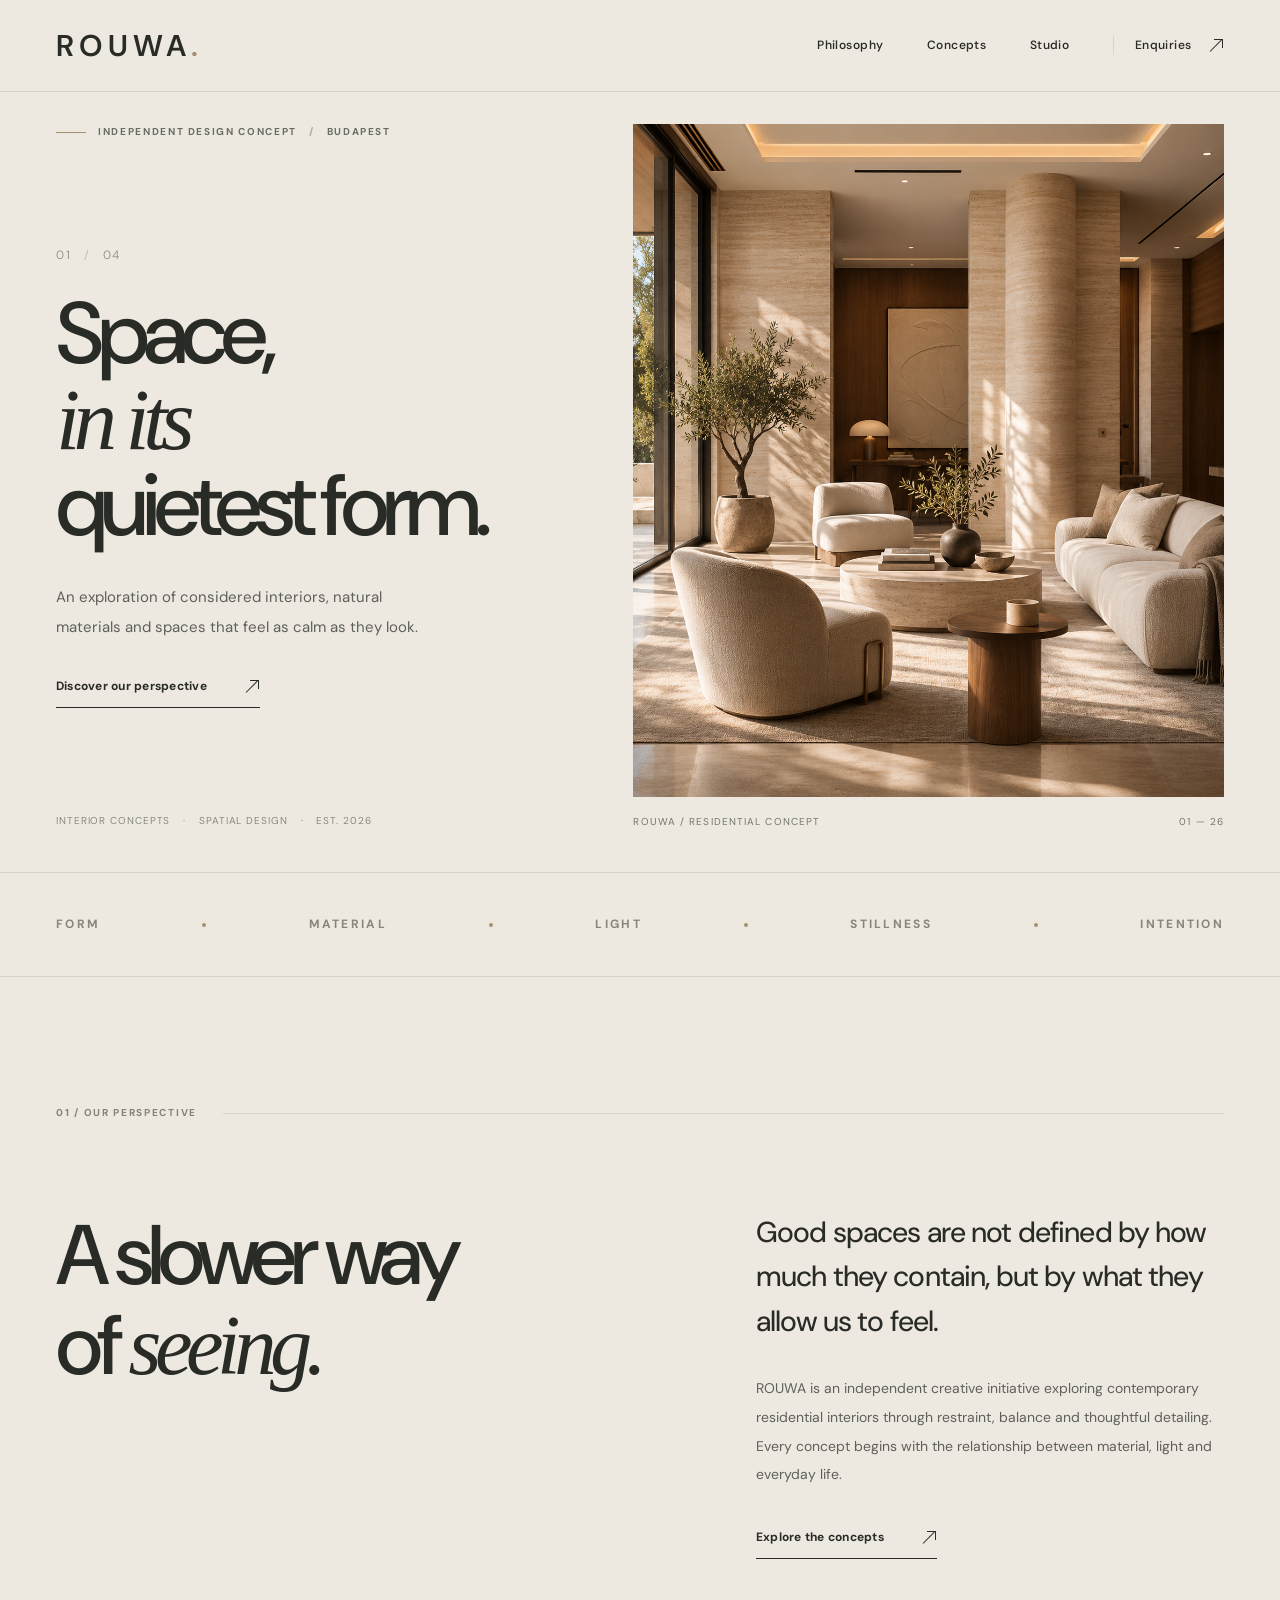
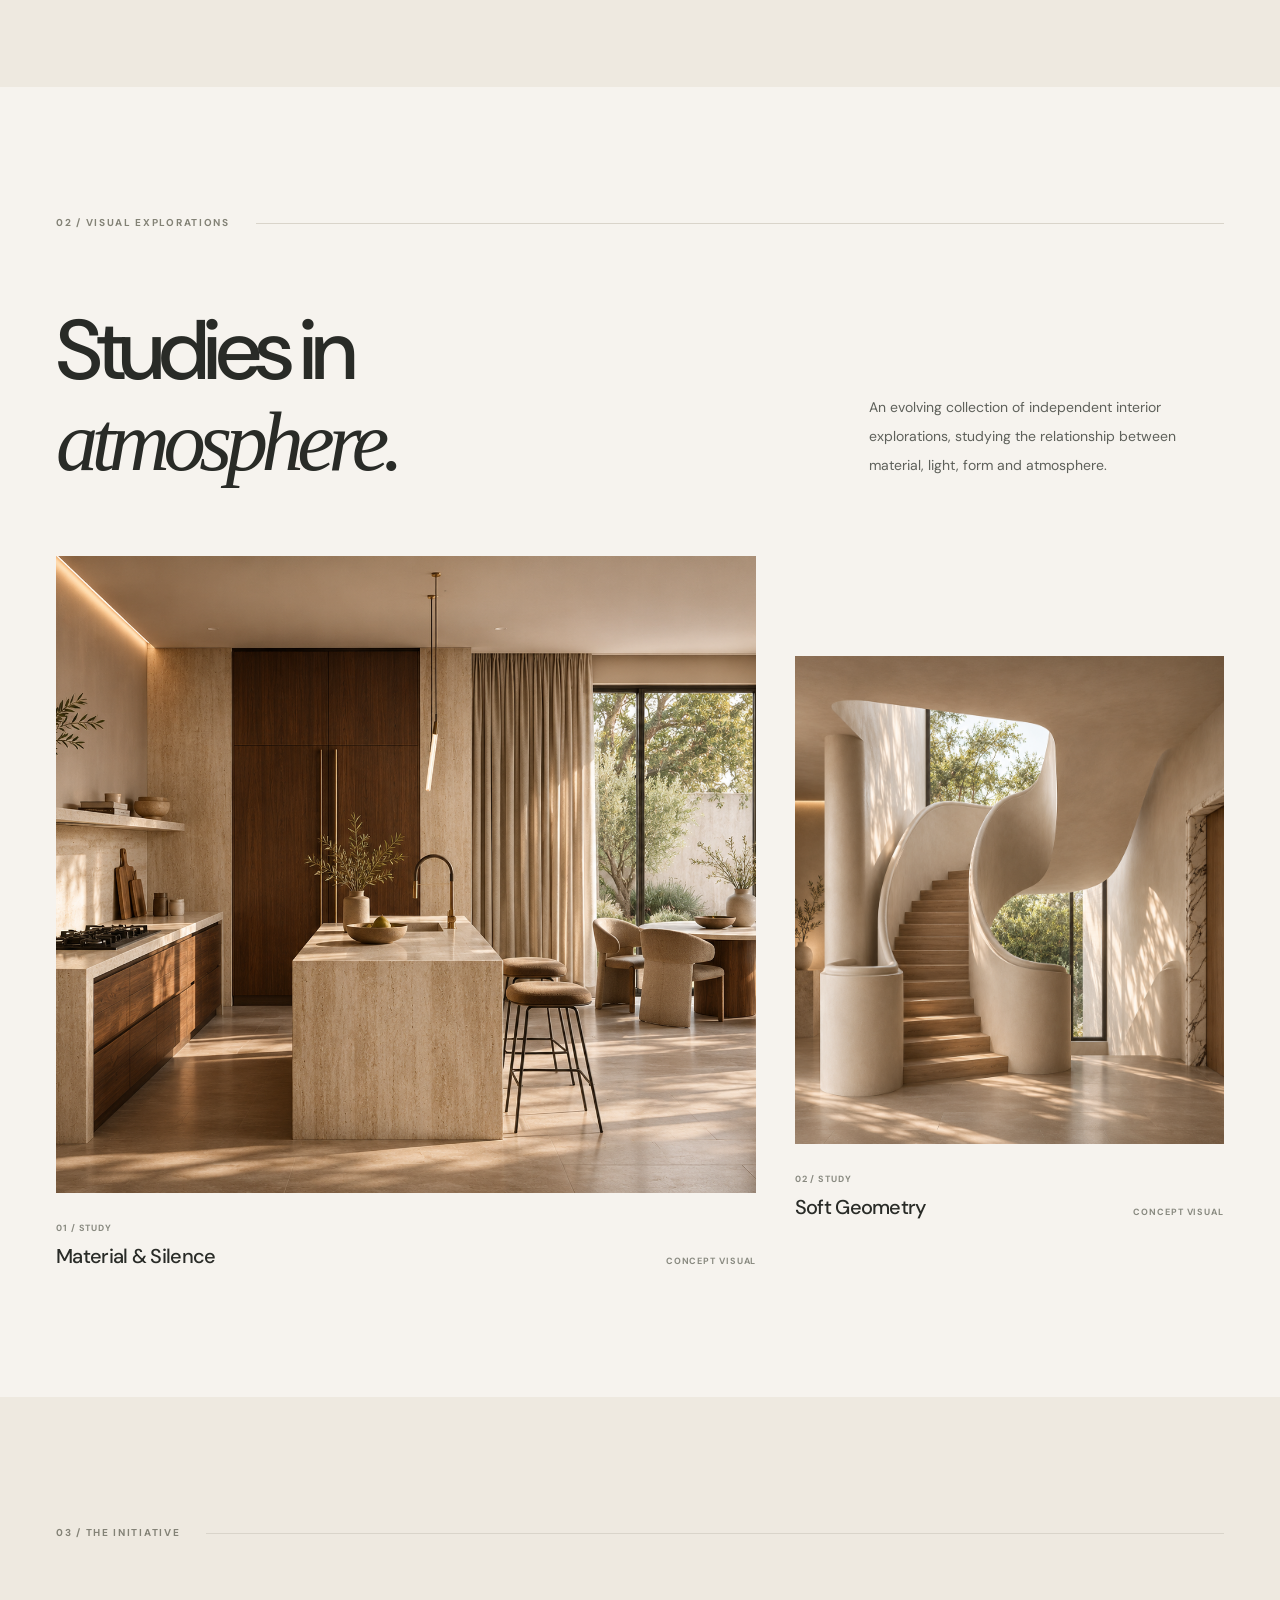
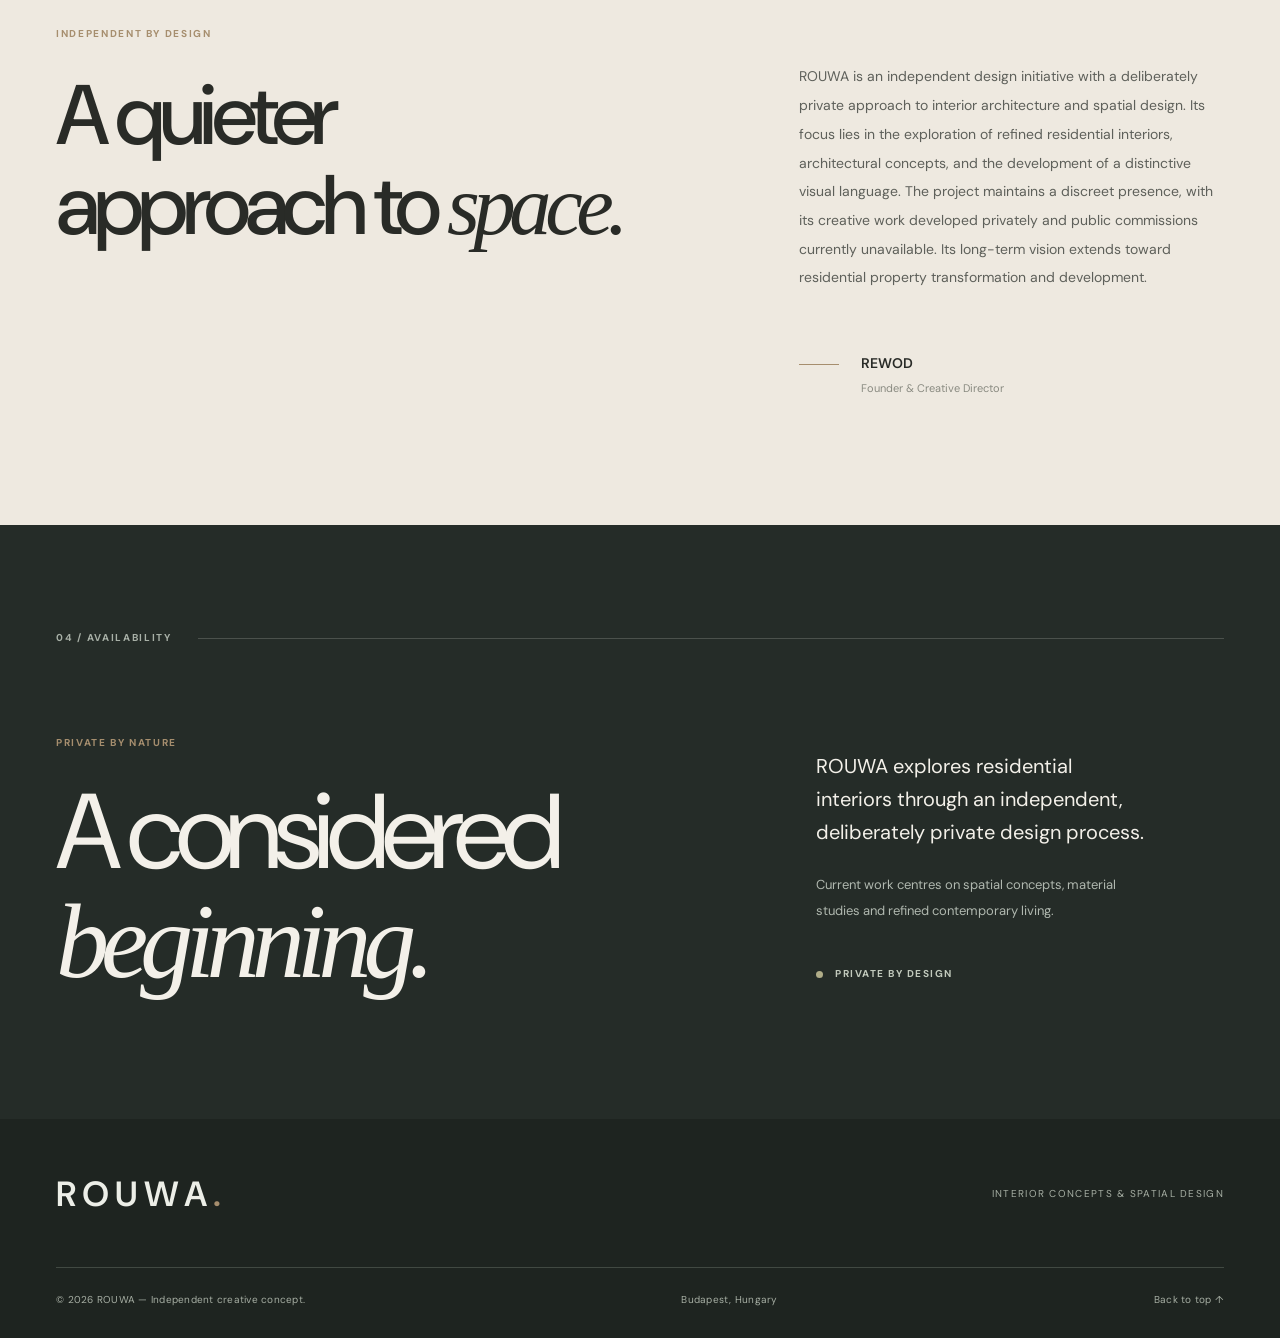
==== commit 3dd7a665: "iphone fix" ====
--- a/index.html
+++ b/index.html
@@ -1,18 +1,131 @@
 <!DOCTYPE html>
 <html lang="en">
 <head>
+
+<head>
+  <!-- BASIC SETTINGS -->
   <meta charset="UTF-8">
   <meta name="viewport" content="width=device-width, initial-scale=1.0">
-  <meta name="theme-color" content="#f6f3ee">
-  <meta name="description" content="ROUWA is an independent creative concept exploring thoughtful interiors, residential spaces and the relationship between form, material and light.">
+  <meta name="theme-color" content="#1e2420">
+
+  <!-- PAGE TITLE -->
   <title>ROUWA — Interior Concepts & Spatial Design</title>
 
-  <!-- Editorial typefaces; system fallbacks are provided in CSS. -->
-  <link rel="preconnect" href="https://fonts.googleapis.com">
-  <link rel="preconnect" href="https://fonts.gstatic.com" crossorigin>
-  <link href="https://fonts.googleapis.com/css2?family=DM+Sans:wght@400;450;500;550;600;700&family=Manrope:wght@400;500;600;700&display=swap" rel="stylesheet">
-
+  <!-- SEO -->
+  <meta
+    name="description"
+    content="ROUWA is an independent design initiative exploring refined residential interiors, spatial concepts, natural materials and contemporary living."
+  >
+
+  <meta name="robots" content="index, follow">
+
+  <!-- CANONICAL URL -->
+  <link rel="canonical" href="https://rouwa.design/">
+
+  <!-- FAVICONS -->
+  <link
+    rel="icon"
+    type="image/svg+xml"
+    href="/img/favicon.svg"
+  >
+
+  <link
+    rel="icon"
+    type="image/png"
+    sizes="32x32"
+    href="/img/favicon-32.png"
+  >
+
+  <link
+    rel="shortcut icon"
+    href="/img/favicon.ico"
+  >
+
+  <!-- APPLE TOUCH ICON -->
+  <link
+    rel="apple-touch-icon"
+    sizes="180x180"
+    href="/img/apple-touch-icon.png"
+  >
+
+  <!-- OPEN GRAPH / FACEBOOK / MESSENGER -->
+  <meta property="og:type" content="website">
+  <meta property="og:locale" content="en_US">
+  <meta property="og:site_name" content="ROUWA">
+
+  <meta
+    property="og:title"
+    content="ROUWA — Interior Concepts & Spatial Design"
+  >
+
+  <meta
+    property="og:description"
+    content="Space, in its quietest form. An independent exploration of contemporary interiors, material, light and spatial design."
+  >
+
+  <meta
+    property="og:url"
+    content="https://rouwa.design/"
+  >
+
+  <meta
+    property="og:image"
+    content="https://rouwa.design/img/og-image.jpg"
+  >
+
+  <meta
+    property="og:image:secure_url"
+    content="https://rouwa.design/img/og-image.jpg"
+  >
+
+  <meta property="og:image:type" content="image/jpeg">
+  <meta property="og:image:width" content="1200">
+  <meta property="og:image:height" content="630">
+
+  <meta
+    property="og:image:alt"
+    content="ROUWA — Interior Concepts & Spatial Design, architectural interior concept"
+  >
+
+  <!-- X / TWITTER PREVIEW -->
+  <meta name="twitter:card" content="summary_large_image">
+
+  <meta
+    name="twitter:title"
+    content="ROUWA — Interior Concepts & Spatial Design"
+  >
+
+  <meta
+    name="twitter:description"
+    content="Space, in its quietest form. A design exploration of material, light and balance."
+  >
+
+  <meta
+    name="twitter:image"
+    content="https://rouwa.design/img/og-image.jpg"
+  >
+
+  <!-- GOOGLE FONTS -->
+  <link
+    rel="preconnect"
+    href="https://fonts.googleapis.com"
+  >
+
+  <link
+    rel="preconnect"
+    href="https://fonts.gstatic.com"
+    crossorigin
+  >
+
+  <link
+    href="https://fonts.googleapis.com/css2?family=DM+Sans:wght@400;450;500;550;600;700&family=Manrope:wght@400;500;600;700&display=swap"
+    rel="stylesheet"
+  >
+
+  <!-- MAIN STYLESHEET -->
   <link rel="stylesheet" href="css/style.css">
+</head>
+
 </head>
 <body>
   <a class="skip-link" href="#main">Skip to content</a>
--- a/css/style.css
+++ b/css/style.css
@@ -1282,4 +1282,91 @@
     transition-duration: .01ms !important;
     animation-duration: .01ms !important;
   }
+}
+
+
+/* ============================================================
+   ROUWA — SAFARI & MOBILE FIXES
+   ============================================================ */
+
+/* 01 — DARK BACKGROUND BEHIND SAFARI FOOTER */
+
+html {
+  background-color: #1e2420;
+}
+
+body {
+  background-color: var(--paper-soft);
+}
+
+.site-footer {
+  background-color: #1e2420;
+  padding-bottom: env(safe-area-inset-bottom, 0px);
+}
+
+
+/* 02 — REPLACE EMOJI ARROWS WITH CSS-DRAWN ARROWS */
+
+.text-link > span,
+.desktop-nav__contact > span,
+.mobile-menu__panel a[href="#enquiries"] > span {
+  display: inline-block;
+  position: relative;
+
+  width: 16px;
+  height: 16px;
+  flex: 0 0 16px;
+
+  padding: 0 !important;
+  margin: 0;
+
+  font-size: 0 !important;
+  line-height: 0;
+
+  vertical-align: middle;
+  color: inherit;
+}
+
+/* Diagonal arrow shaft */
+
+.text-link > span::before,
+.desktop-nav__contact > span::before,
+.mobile-menu__panel a[href="#enquiries"] > span::before {
+  content: "";
+  position: absolute;
+
+  width: 16px;
+  height: 1px;
+
+  left: 2px;
+  bottom: 2px;
+
+  background: currentColor;
+
+  transform: rotate(-45deg);
+  transform-origin: left center;
+}
+
+/* Arrow head */
+
+.text-link > span::after,
+.desktop-nav__contact > span::after,
+.mobile-menu__panel a[href="#enquiries"] > span::after {
+  content: "";
+  position: absolute;
+
+  width: 9px;
+  height: 9px;
+
+  top: 1px;
+  right: 1px;
+
+  border-top: 1px solid currentColor;
+  border-right: 1px solid currentColor;
+}
+
+/* Restore spacing in desktop navigation */
+
+.desktop-nav__contact > span {
+  margin-left: 13px;
 }
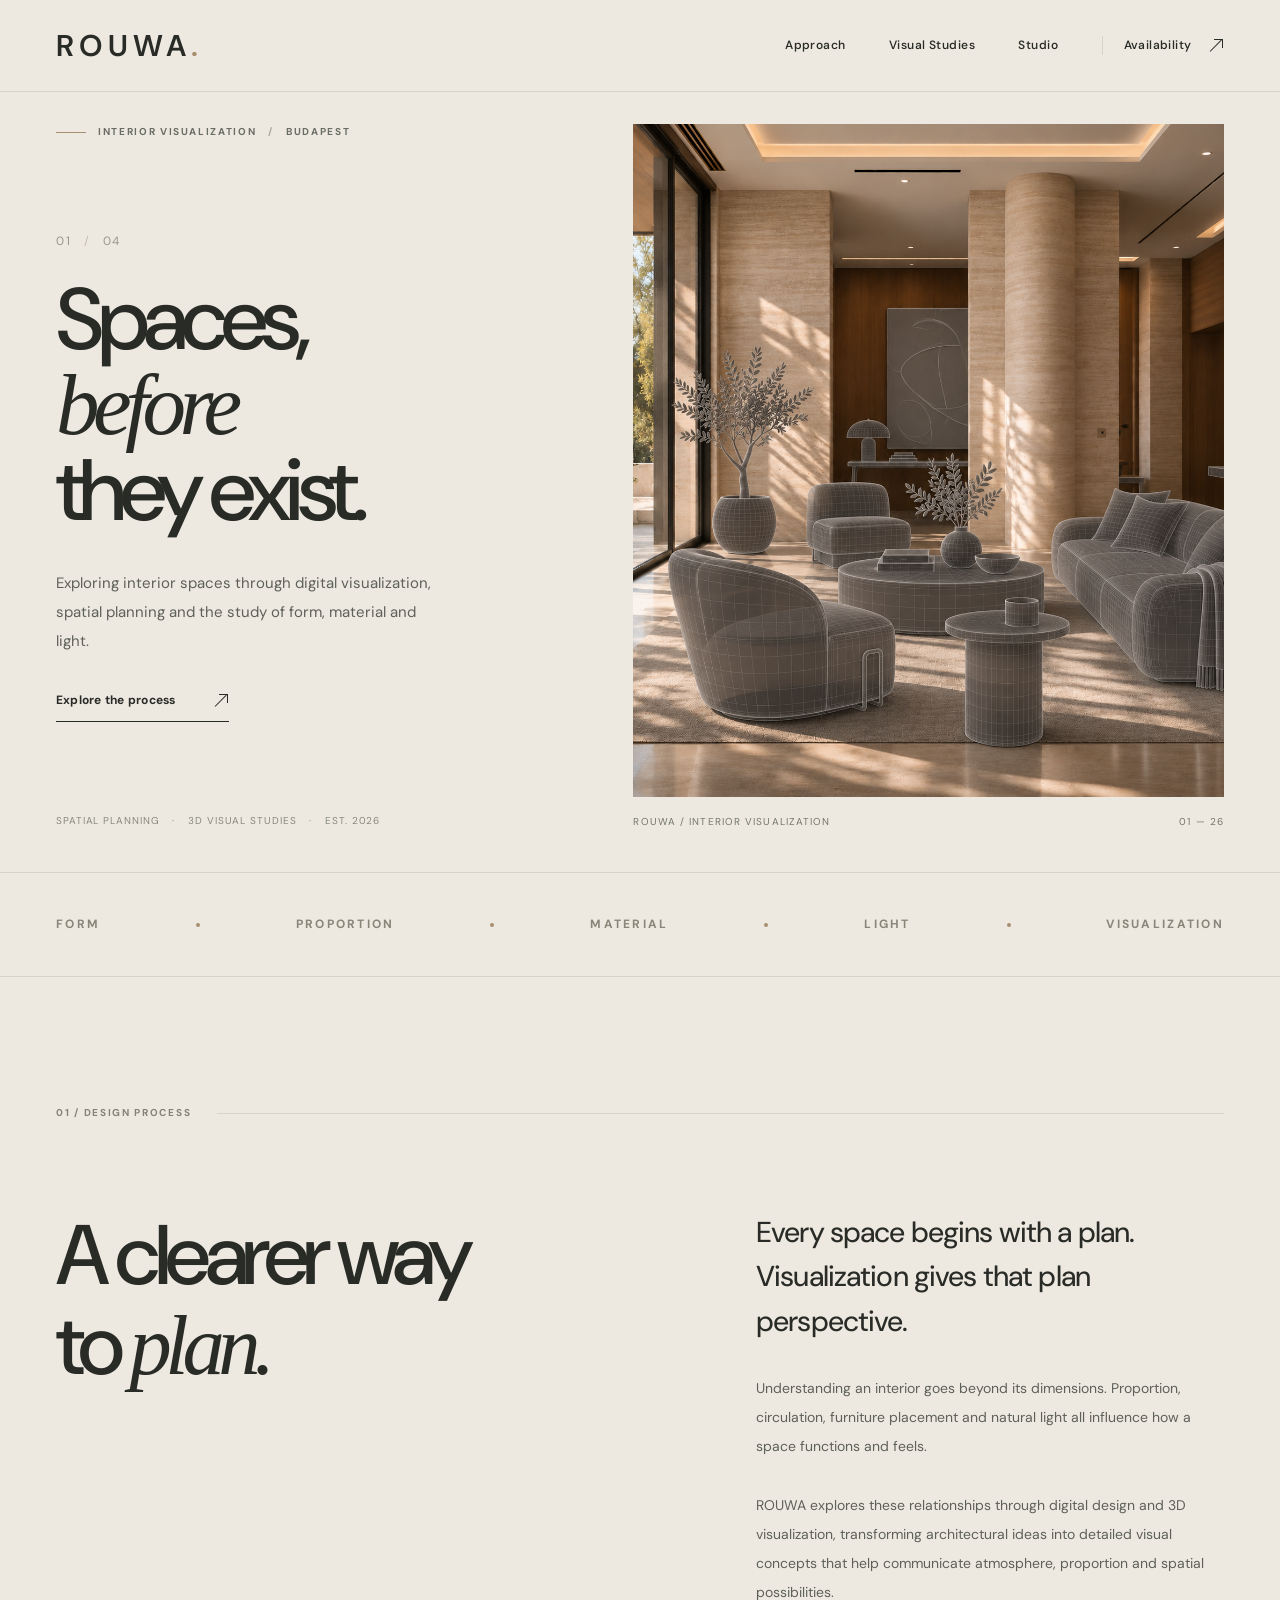
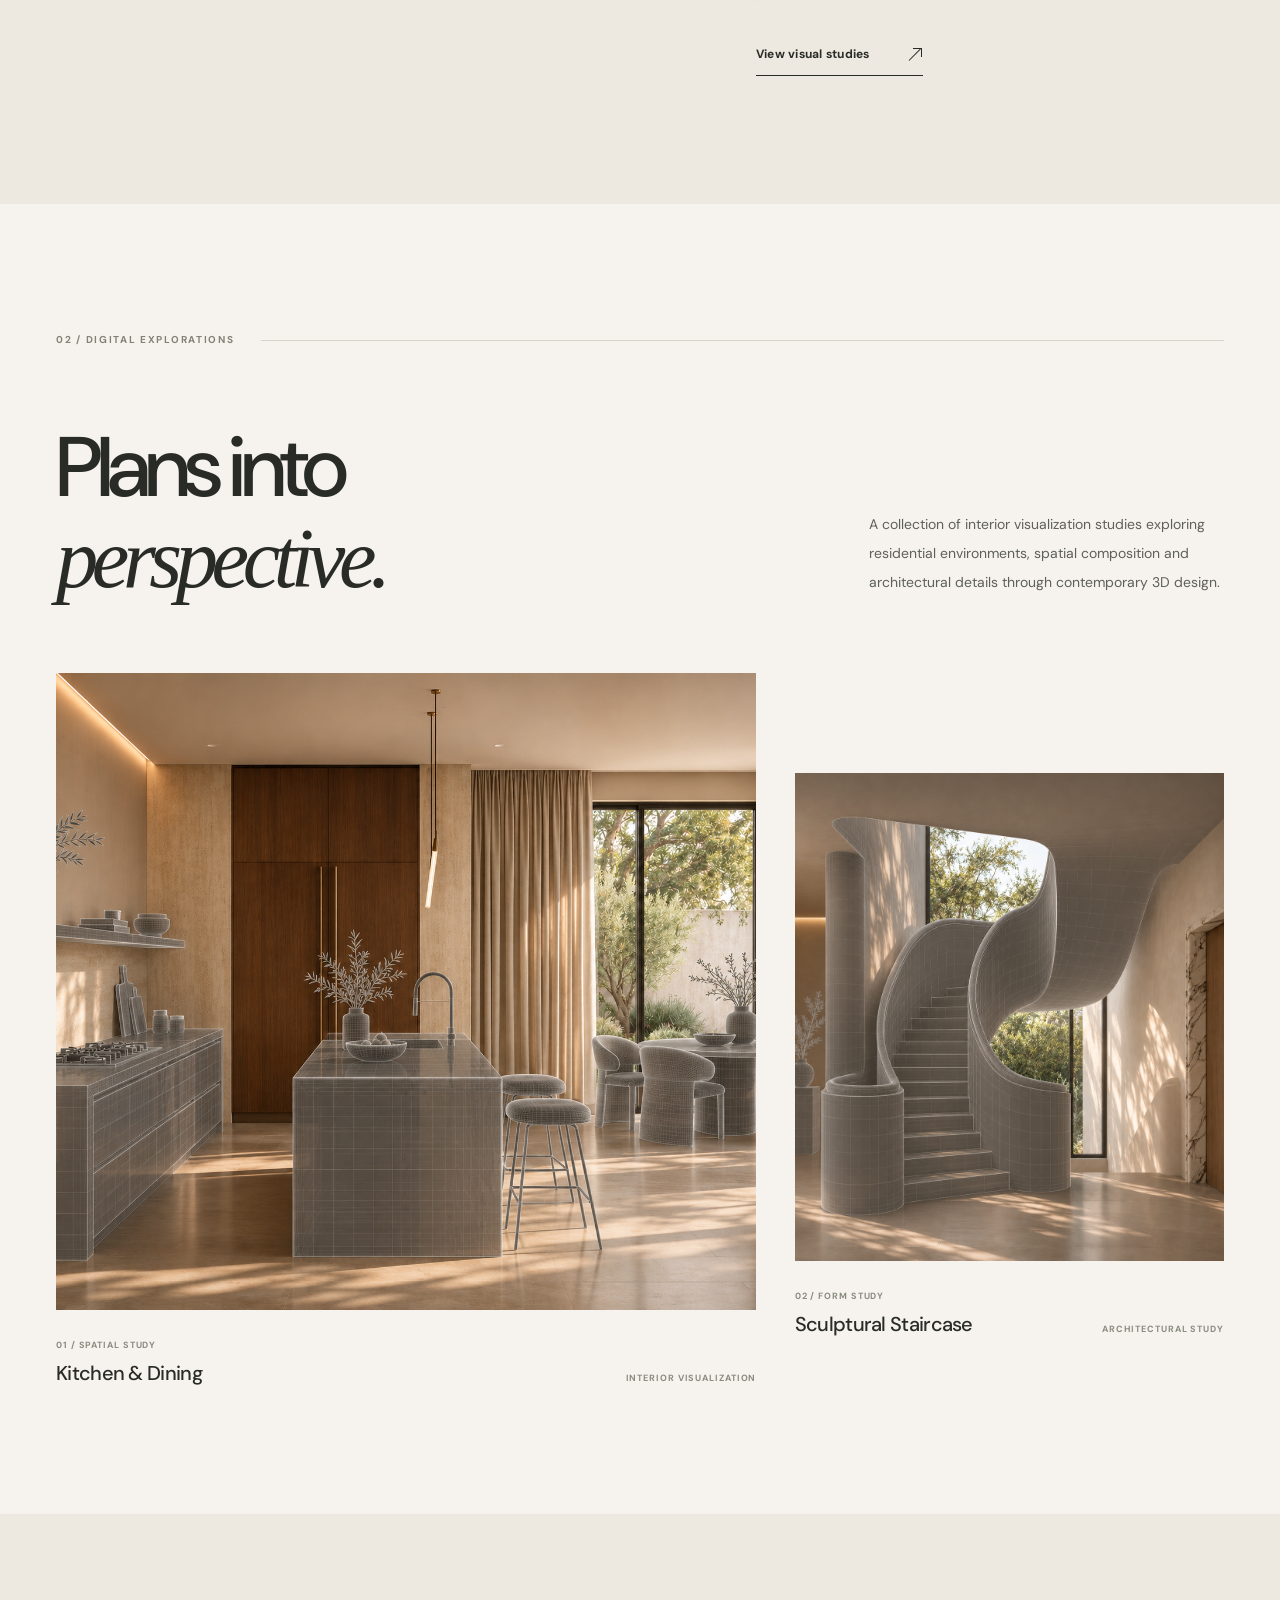
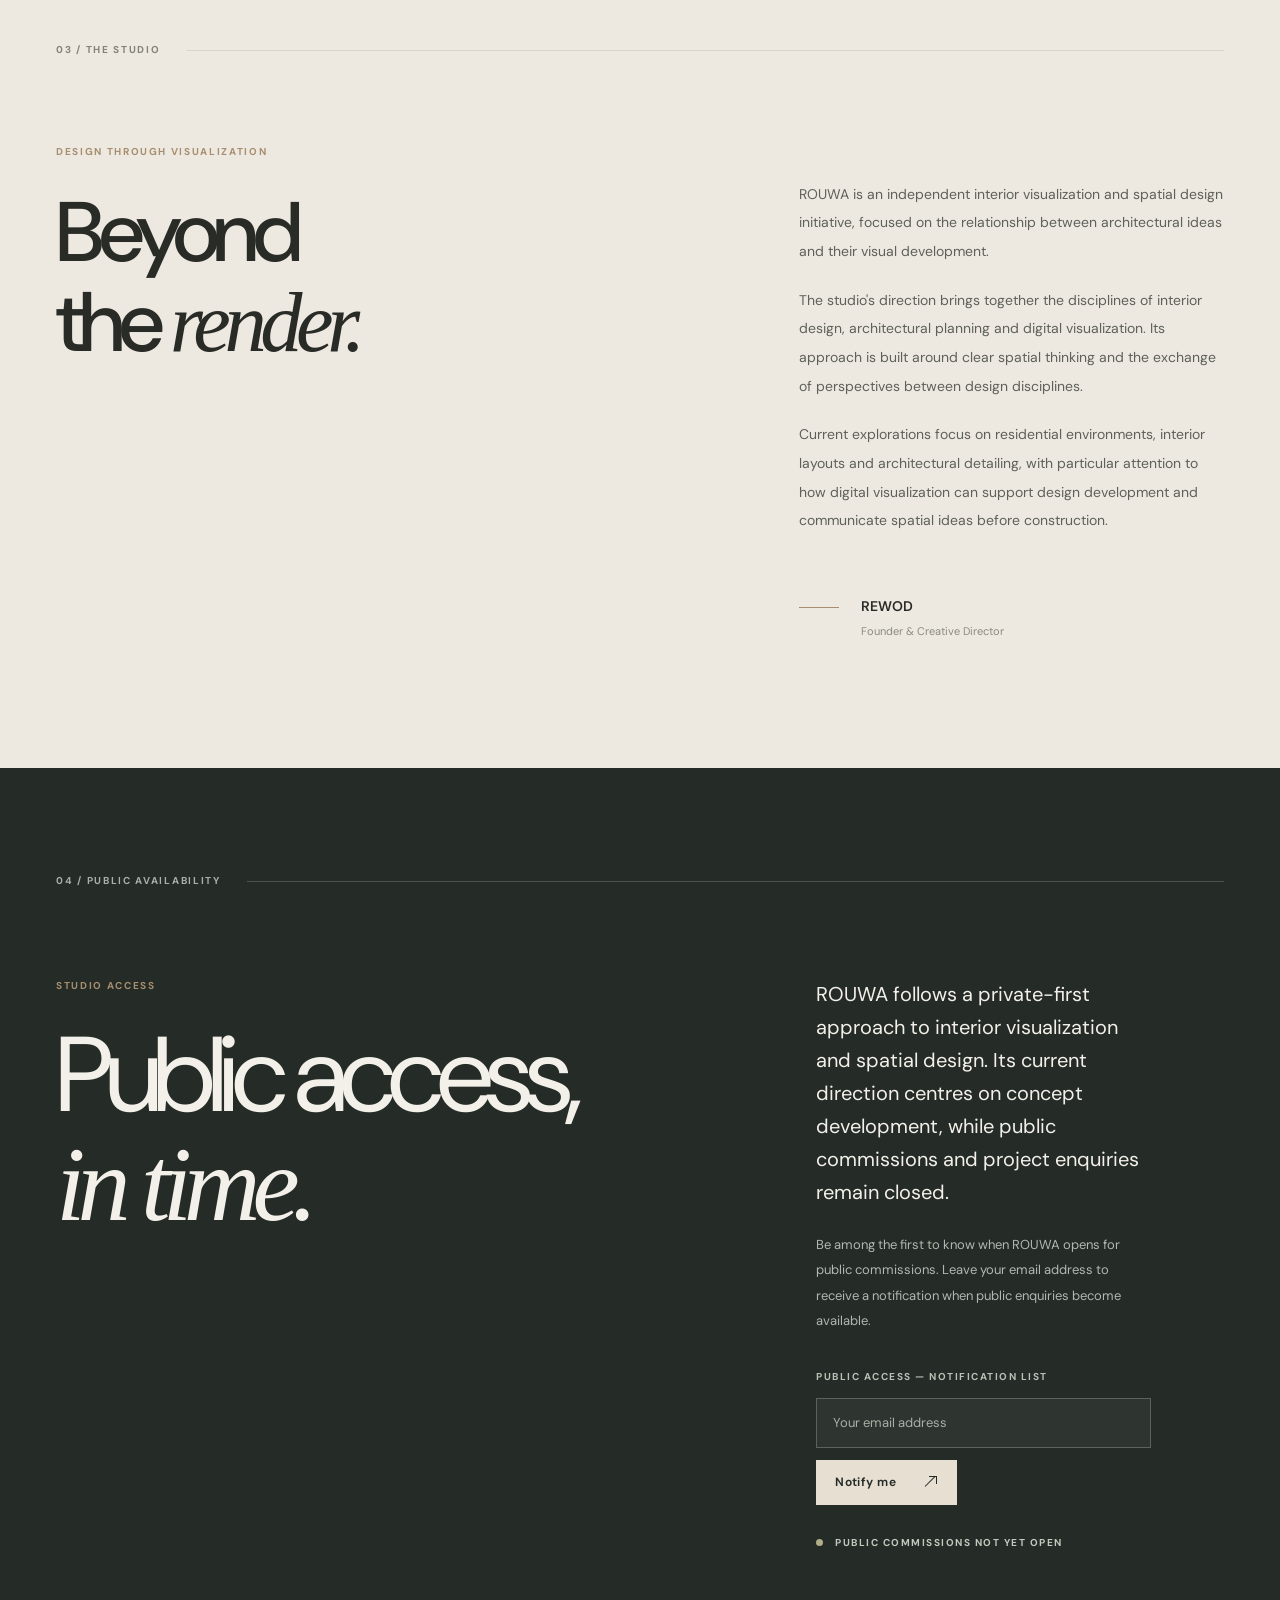
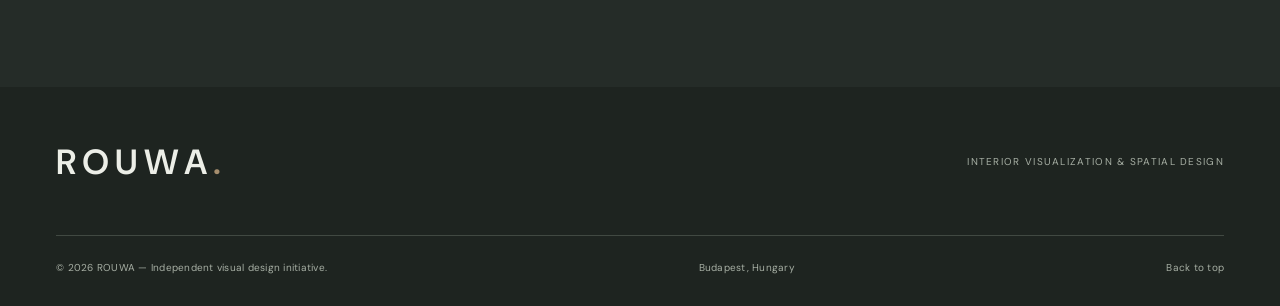
==== commit 87170117: "updated" ====
--- a/index.html
+++ b/index.html
@@ -1,6 +1,5 @@
 <!DOCTYPE html>
 <html lang="en">
-<head>
 
 <head>
   <!-- BASIC SETTINGS -->
@@ -9,12 +8,12 @@
   <meta name="theme-color" content="#1e2420">
 
   <!-- PAGE TITLE -->
-  <title>ROUWA — Interior Concepts & Spatial Design</title>
+  <title>ROUWA — Interior Visualization & Spatial Design</title>
 
   <!-- SEO -->
   <meta
     name="description"
-    content="ROUWA is an independent design initiative exploring refined residential interiors, spatial concepts, natural materials and contemporary living."
+    content="ROUWA explores interior visualization, spatial planning and architectural design through contemporary 3D concepts, material studies and digital environments."
   >
 
   <meta name="robots" content="index, follow">
@@ -48,19 +47,19 @@
     href="/img/apple-touch-icon.png"
   >
 
-  <!-- OPEN GRAPH / FACEBOOK / MESSENGER -->
+  <!-- OPEN GRAPH -->
   <meta property="og:type" content="website">
   <meta property="og:locale" content="en_US">
   <meta property="og:site_name" content="ROUWA">
 
   <meta
     property="og:title"
-    content="ROUWA — Interior Concepts & Spatial Design"
+    content="ROUWA — Interior Visualization & Spatial Design"
   >
 
   <meta
     property="og:description"
-    content="Space, in its quietest form. An independent exploration of contemporary interiors, material, light and spatial design."
+    content="Exploring spaces before they exist. Interior visualization, spatial planning and digital architectural studies."
   >
 
   <meta
@@ -84,20 +83,20 @@
 
   <meta
     property="og:image:alt"
-    content="ROUWA — Interior Concepts & Spatial Design, architectural interior concept"
-  >
-
-  <!-- X / TWITTER PREVIEW -->
+    content="ROUWA — Interior visualization and architectural design studies"
+  >
+
+  <!-- SOCIAL PREVIEW -->
   <meta name="twitter:card" content="summary_large_image">
 
   <meta
     name="twitter:title"
-    content="ROUWA — Interior Concepts & Spatial Design"
+    content="ROUWA — Interior Visualization & Spatial Design"
   >
 
   <meta
     name="twitter:description"
-    content="Space, in its quietest form. A design exploration of material, light and balance."
+    content="Spaces, before they exist. A visual exploration of architecture, planning and interior design."
   >
 
   <meta
@@ -122,203 +121,774 @@
     rel="stylesheet"
   >
 
-  <!-- MAIN STYLESHEET -->
+  <!-- MAIN CSS -->
   <link rel="stylesheet" href="css/style.css">
 </head>
 
-</head>
 <body>
+
   <a class="skip-link" href="#main">Skip to content</a>
 
-  <!-- HEADER -->
+  <!-- ======================================================
+       HEADER
+       ====================================================== -->
+
   <header class="site-header">
+
     <div class="site-header__inner shell">
-      <a class="wordmark" href="#top" aria-label="ROUWA — Home">ROUWA<span class="wordmark__dot">.</span></a>
+
+      <a
+        class="wordmark"
+        href="#top"
+        aria-label="ROUWA — Home"
+      >
+        ROUWA<span class="wordmark__dot">.</span>
+      </a>
 
       <nav class="desktop-nav" aria-label="Main navigation">
-        <a href="#philosophy">Philosophy</a>
-        <a href="#concepts">Concepts</a>
+
+        <a href="#philosophy">Approach</a>
+
+        <a href="#concepts">Visual Studies</a>
+
         <a href="#studio">Studio</a>
-        <a class="desktop-nav__contact" href="#enquiries">Enquiries <span aria-hidden="true">↗</span></a>
+
+        <a
+          class="desktop-nav__contact"
+          href="#enquiries"
+        >
+          Availability
+          <span aria-hidden="true">↗</span>
+        </a>
+
       </nav>
 
-      <!-- Fully working mobile menu, no JavaScript needed. -->
+      <!-- MOBILE NAVIGATION -->
       <details class="mobile-menu">
-        <summary aria-label="Open navigation menu"><span></span><span></span></summary>
-        <nav class="mobile-menu__panel" aria-label="Mobile navigation">
-          <a href="#philosophy">Philosophy</a>
-          <a href="#concepts">Concepts</a>
+
+        <summary aria-label="Open navigation menu">
+          <span></span>
+          <span></span>
+        </summary>
+
+        <nav
+          class="mobile-menu__panel"
+          aria-label="Mobile navigation"
+        >
+
+          <a href="#philosophy">Approach</a>
+
+          <a href="#concepts">Visual Studies</a>
+
           <a href="#studio">Studio</a>
-          <a href="#enquiries">Enquiries <span aria-hidden="true">↗</span></a>
+
+          <a href="#enquiries">
+            Availability
+            <span aria-hidden="true">↗</span>
+          </a>
+
         </nav>
+
       </details>
+
     </div>
+
   </header>
 
+
   <main id="main">
-    <!-- HERO: HOMEPAGE -->
-    <section class="hero shell" id="top" aria-labelledby="hero-title">
+
+    <!-- ======================================================
+         HERO
+         ====================================================== -->
+
+    <section
+      class="hero shell"
+      id="top"
+      aria-labelledby="hero-title"
+    >
+
       <div class="hero__copy">
-        <p class="eyebrow"><span class="eyebrow__line" aria-hidden="true"></span> Independent design concept <span class="eyebrow__separator">/</span> Budapest</p>
+
+        <p class="eyebrow">
+
+          <span
+            class="eyebrow__line"
+            aria-hidden="true"
+          ></span>
+
+          INTERIOR VISUALIZATION
+
+          <span class="eyebrow__separator">/</span>
+
+          BUDAPEST
+
+        </p>
+
 
         <div class="hero__main-copy">
-          <p class="hero__index">01 <span aria-hidden="true">/</span> 04</p>
-          <h1 id="hero-title">Space,<br><em>in its</em><br>quietest form.</h1>
-          <p class="hero__description">An exploration of considered interiors, natural materials and spaces that feel as calm as they look.</p>
-          <a class="text-link" href="#philosophy">Discover our perspective <span aria-hidden="true">↗</span></a>
-        </div>
-
-        <p class="hero__micro">INTERIOR CONCEPTS <span aria-hidden="true">·</span> SPATIAL DESIGN <span aria-hidden="true">·</span> EST. 2026</p>
+
+          <p class="hero__index">
+            01 <span aria-hidden="true">/</span> 04
+          </p>
+
+          <h1 id="hero-title">
+            Spaces,<br>
+            <em>before</em><br>
+            they exist.
+          </h1>
+
+          <p class="hero__description">
+            Exploring interior spaces through
+            digital visualization, spatial planning
+            and the study of form, material and light.
+          </p>
+
+          <a
+            class="text-link"
+            href="#philosophy"
+          >
+            Explore the process
+            <span aria-hidden="true">↗</span>
+          </a>
+
+        </div>
+
+
+        <p class="hero__micro">
+
+          SPATIAL PLANNING
+
+          <span aria-hidden="true">·</span>
+
+          3D VISUAL STUDIES
+
+          <span aria-hidden="true">·</span>
+
+          EST. 2026
+
+        </p>
+
       </div>
 
+
+      <!-- HERO VISUAL -->
       <div class="hero__art">
-        <!-- IMAGE PLACEHOLDER 01
-             To use a real photo later, replace the entire .visual--hero div with:
-             <img class="real-image" src="img/hero.jpg" alt="Describe the interior">
-        -->
-<img
-  src="img/hero.png"
-  alt="ROUWA — Luxury residential interior design concept"
-  class="real-image"
-  loading="eager"
-  fetchpriority="high"
->
-<div class="hero__art-footer">
-  <span>ROUWA / RESIDENTIAL CONCEPT</span>
-  <span>01 — 26</span>
-</div>
-</div>
-</section>
-
-    <!-- A QUIET INTERLUDE -->
+
+        <img
+          src="img/hero.png"
+          alt="Contemporary residential interior visualization exploring furniture placement, materials and spatial composition."
+          class="real-image"
+          loading="eager"
+          fetchpriority="high"
+        >
+
+        <div class="hero__art-footer">
+
+          <span>
+            ROUWA / INTERIOR VISUALIZATION
+          </span>
+
+          <span>
+            01 — 26
+          </span>
+
+        </div>
+
+      </div>
+
+    </section>
+
+
+    <!-- ======================================================
+         VISUAL PROCESS DIVIDER
+         ====================================================== -->
+
     <div class="marquee-line" aria-hidden="true">
-      <div class="shell marquee-line__inner"><span>FORM</span><i></i><span>MATERIAL</span><i></i><span>LIGHT</span><i></i><span>STILLNESS</span><i></i><span>INTENTION</span></div>
+
+      <div class="shell marquee-line__inner">
+
+        <span>FORM</span>
+        <i></i>
+
+        <span>PROPORTION</span>
+        <i></i>
+
+        <span>MATERIAL</span>
+        <i></i>
+
+        <span>LIGHT</span>
+        <i></i>
+
+        <span>VISUALIZATION</span>
+
+      </div>
+
     </div>
 
-    <!-- PHILOSOPHY TEASER -->
-    <section class="philosophy section shell" id="philosophy" aria-labelledby="philosophy-title">
-      <div class="section-label"><span>01 / OUR PERSPECTIVE</span><span class="section-label__line"></span></div>
+
+    <!-- ======================================================
+         01 — APPROACH
+         ====================================================== -->
+
+    <section
+      class="philosophy section shell"
+      id="philosophy"
+      aria-labelledby="philosophy-title"
+    >
+
+      <div class="section-label">
+
+        <span>
+          01 / DESIGN PROCESS
+        </span>
+
+        <span class="section-label__line"></span>
+
+      </div>
+
+
       <div class="philosophy__layout">
-        <h2 id="philosophy-title" class="section-title">A slower way<br>of <em>seeing.</em></h2>
+
+        <h2
+          id="philosophy-title"
+          class="section-title"
+        >
+          A clearer way<br>
+          to <em>plan.</em>
+        </h2>
+
+
         <div class="philosophy__right">
-          <p class="large-copy">Good spaces are not defined by how much they contain, but by what they allow us to feel.</p>
-          <p class="body-copy">ROUWA is an independent creative initiative exploring contemporary residential interiors through restraint, balance and thoughtful detailing. Every concept begins with the relationship between material, light and everyday life.</p>
-          <a class="text-link" href="#concepts">Explore the concepts <span aria-hidden="true">↗</span></a>
-        </div>
+
+          <p class="large-copy">
+            Every space begins with a plan.
+            Visualization gives that plan
+            perspective.
+          </p>
+
+          <p class="body-copy">
+            Understanding an interior goes beyond
+            its dimensions. Proportion, circulation,
+            furniture placement and natural light
+            all influence how a space functions
+            and feels.
+          </p>
+
+          <p class="body-copy philosophy__additional">
+            ROUWA explores these relationships through digital design and 3D visualization, transforming architectural ideas into detailed visual concepts that help communicate atmosphere, proportion and spatial possibilities.
+          </p>
+
+          <a
+            class="text-link"
+            href="#concepts"
+          >
+            View visual studies
+            <span aria-hidden="true">↗</span>
+          </a>
+
+        </div>
+
       </div>
+
     </section>
 
-   
-<!-- CONCEPTS -->
-<section class="concepts section" id="concepts" aria-labelledby="concepts-title">
-  <div class="shell">
-
-    <div class="section-label">
-      <span>02 / VISUAL EXPLORATIONS</span>
-      <span class="section-label__line"></span>
+
+    <!-- ======================================================
+         02 — VISUAL STUDIES
+         ====================================================== -->
+
+    <section
+      class="concepts section"
+      id="concepts"
+      aria-labelledby="concepts-title"
+    >
+
+      <div class="shell">
+
+        <div class="section-label">
+
+          <span>
+            02 / DIGITAL EXPLORATIONS
+          </span>
+
+          <span class="section-label__line"></span>
+
+        </div>
+
+
+        <div class="concepts__heading">
+
+          <h2
+            id="concepts-title"
+            class="section-title"
+          >
+            Plans into<br>
+            <em>perspective.</em>
+          </h2>
+
+          <p class="body-copy">
+            A collection of interior visualization studies exploring residential environments, spatial composition and architectural details through contemporary 3D design.
+          </p>
+
+        </div>
+
+
+        <div class="concept-grid">
+
+          <!-- VISUAL STUDY 01 -->
+          <article
+            class="concept-card concept-card--large"
+          >
+
+            <img
+              src="img/concept-01.png"
+              alt="Contemporary kitchen and dining visualization exploring furniture arrangements, materials and interior proportions."
+              class="real-image"
+              loading="lazy"
+              decoding="async"
+            >
+
+            <div class="concept-card__caption">
+
+              <div>
+
+                <span class="concept-card__number">
+                  01 / SPATIAL STUDY
+                </span>
+
+                <h3>
+                  Kitchen & Dining
+                </h3>
+
+              </div>
+
+              <span class="concept-card__type">
+                INTERIOR VISUALIZATION
+              </span>
+
+            </div>
+
+          </article>
+
+
+          <!-- VISUAL STUDY 02 -->
+          <article
+            class="concept-card concept-card--small"
+          >
+
+            <img
+              src="img/concept-02.png"
+              alt="Sculptural staircase visualization exploring curved architectural forms, spatial relationships and interior geometry."
+              class="real-image"
+              loading="lazy"
+              decoding="async"
+            >
+
+            <div class="concept-card__caption">
+
+              <div>
+
+                <span class="concept-card__number">
+                  02 / FORM STUDY
+                </span>
+
+                <h3>
+                  Sculptural Staircase
+                </h3>
+
+              </div>
+
+              <span class="concept-card__type">
+                ARCHITECTURAL STUDY
+              </span>
+
+            </div>
+
+          </article>
+
+        </div>
+
+      </div>
+
+    </section>
+
+
+    <!-- ======================================================
+         03 — STUDIO
+         ====================================================== -->
+
+    <section
+      class="studio section shell"
+      id="studio"
+      aria-labelledby="studio-title"
+    >
+
+      <div class="section-label">
+
+        <span>
+          03 / THE STUDIO
+        </span>
+
+        <span class="section-label__line"></span>
+
+      </div>
+
+
+      <div class="studio__layout">
+
+        <div>
+
+          <p class="overline">
+            DESIGN THROUGH VISUALIZATION
+          </p>
+
+          <h2
+            id="studio-title"
+            class="section-title"
+          >
+            Beyond<br>
+            the <em>render.</em>
+          </h2>
+
+        </div>
+
+
+        <div class="studio__details">
+
+          <p class="body-copy">
+            ROUWA is an independent interior visualization
+            and spatial design initiative, focused on the
+            relationship between architectural ideas
+            and their visual development.
+          </p>
+
+          <p class="body-copy">
+            The studio's direction brings together
+            the disciplines of interior design,
+            architectural planning and digital visualization.
+            Its approach is built around clear spatial
+            thinking and the exchange of perspectives
+            between design disciplines.
+          </p>
+
+          <p class="body-copy">
+            Current explorations focus on residential environments, interior layouts and architectural detailing, with particular attention to how digital visualization can support design development and communicate spatial ideas before construction.
+          </p>
+
+          <div class="founder">
+
+            <span class="founder__line"></span>
+
+            <div>
+
+              <strong>
+                REWOD
+              </strong>
+
+              <span>
+                Founder & Creative Director
+              </span>
+
+            </div>
+
+          </div>
+
+        </div>
+
+      </div>
+
+    </section>
+
+
+       <!-- ======================================================
+         04 — PUBLIC AVAILABILITY
+         ====================================================== -->
+
+    <section
+      class="enquiries"
+      id="enquiries"
+      aria-labelledby="enquiries-title"
+    >
+
+      <div class="shell enquiries__inner">
+
+        <div class="section-label section-label--light">
+
+          <span>
+            04 / PUBLIC AVAILABILITY
+          </span>
+
+          <span class="section-label__line"></span>
+
+        </div>
+
+
+        <div class="enquiries__content">
+
+          <div>
+
+            <p class="overline">
+              STUDIO ACCESS
+            </p>
+
+            <h2 id="enquiries-title">
+              Public access,<br>
+              <em>in time.</em>
+            </h2>
+
+          </div>
+
+
+          <div class="enquiries__aside">
+
+            <p>
+              ROUWA follows a private-first approach to interior visualization and spatial design. Its current direction centres on concept development, while public commissions and project enquiries remain closed.
+            </p>
+
+            <p class="enquiries__notice">
+              Be among the first to know when ROUWA opens for public commissions. Leave your email address to receive a notification when public enquiries become available.
+            </p>
+
+
+            <!-- NEWSLETTER -->
+            <!-- Frontend preview: no data storage yet -->
+
+            <form
+              class="enquiries__form"
+              id="availability-form"
+              novalidate
+            >
+
+              <label
+                class="enquiries__form-label"
+                for="availability-email"
+              >
+                PUBLIC ACCESS — NOTIFICATION LIST
+              </label>
+
+
+              <input
+                class="enquiries__input"
+                id="availability-email"
+                name="email"
+                type="email"
+                placeholder="Your email address"
+                autocomplete="email"
+                inputmode="email"
+                required
+                maxlength="254"
+                aria-describedby="availability-feedback availability-note"
+              >
+
+
+              <button
+                class="enquiries__button"
+                type="submit"
+              >
+                Notify me
+                <span aria-hidden="true">↗</span>
+              </button>
+
+
+              <!-- INLINE VALIDATION MESSAGE -->
+
+              <p
+                class="enquiries__feedback"
+                id="availability-feedback"
+                role="status"
+                aria-live="polite"
+                aria-atomic="true"
+                hidden
+              ></p>
+
+
+          
+
+            </form>
+
+
+            <span class="enquiries__status">
+
+              <span class="status-dot"></span>
+
+              PUBLIC COMMISSIONS NOT YET OPEN
+
+            </span>
+
+          </div>
+
+        </div>
+
+      </div>
+
+    </section>
+
+  </main>
+
+
+  <!-- ======================================================
+       FOOTER
+       ====================================================== -->
+
+  <footer class="site-footer">
+
+    <div class="shell site-footer__top">
+
+      <a
+        class="wordmark"
+        href="#top"
+        aria-label="ROUWA — Back to top"
+      >
+        ROUWA<span class="wordmark__dot">.</span>
+      </a>
+
+      <span>
+        INTERIOR VISUALIZATION & SPATIAL DESIGN
+      </span>
+
     </div>
 
-    <div class="concepts__heading">
-      <h2 id="concepts-title" class="section-title">
-        Studies in<br><em>atmosphere.</em>
-      </h2>
-      <p class="body-copy">
-        An evolving collection of independent interior explorations,
-        studying the relationship between material, light, form and atmosphere.
-      </p>
+
+    <div class="shell site-footer__bottom">
+
+      <span>
+        © 2026 ROUWA — Independent visual design initiative.
+      </span>
+
+      <span>
+        Budapest, Hungary
+      </span>
+
+      <a href="#top">
+        Back to top
+      </a>
+
     </div>
 
-    <div class="concept-grid">
-
-      <!-- CONCEPT 01: MATERIAL & SILENCE -->
-      <article class="concept-card concept-card--large">
-
-        <img
-          src="img/concept-01.png"
-          alt="ROUWA — Material & Silence, minimalist luxury kitchen and dining interior concept"
-          class="real-image"
-          loading="lazy"
-          decoding="async"
-        >
-
-        <div class="concept-card__caption">
-          <div>
-            <span class="concept-card__number">01 / STUDY</span>
-            <h3>Material & Silence</h3>
-          </div>
-          <span class="concept-card__type">Concept visual</span>
-        </div>
-
-      </article>
-
-      <!-- CONCEPT 02: SOFT GEOMETRY -->
-      <article class="concept-card concept-card--small">
-
-        <img
-          src="img/concept-02.png"
-          alt="ROUWA — Soft Geometry, sculptural curved staircase interior concept"
-          class="real-image"
-          loading="lazy"
-          decoding="async"
-        >
-
-        <div class="concept-card__caption">
-          <div>
-            <span class="concept-card__number">02 / STUDY</span>
-            <h3>Soft Geometry</h3>
-          </div>
-          <span class="concept-card__type">Concept visual</span>
-        </div>
-
-      </article>
-
-    </div>
-  </div>
-</section>
-<!-- STUDIO TEASER -->
-<section class="studio section shell" id="studio" aria-labelledby="studio-title">
-  <div class="section-label"><span>03 / THE INITIATIVE</span><span class="section-label__line"></span></div>
-  <div class="studio__layout">
-    <div>
-      <p class="overline">INDEPENDENT BY DESIGN</p>
-      <h2 id="studio-title" class="section-title">A quieter<br>approach to <em>space.</em></h2>
-    </div>
-        <div class="studio__details">
-          <p class="body-copy">ROUWA is an independent design initiative with a deliberately private approach to interior architecture and spatial design.
-
-Its focus lies in the exploration of refined residential interiors, architectural concepts, and the development of a distinctive visual language.
-
-The project maintains a discreet presence, with its creative work developed privately and public commissions currently unavailable. Its long-term vision extends toward residential property transformation and development.</p>
-          <div class="founder">
-            <span class="founder__line"></span>
-            <div><strong>REWOD</strong><span>Founder & Creative Director</span></div>
-          </div>
-        </div>
-      </div>
-    </section>
-
-    <!-- AVAILABILITY / CONTACT -->
-    <section class="enquiries" id="enquiries" aria-labelledby="enquiries-title">
-      <div class="shell enquiries__inner">
-        <div class="section-label section-label--light"><span>04 / AVAILABILITY</span><span class="section-label__line"></span></div>
-        <div class="enquiries__content">
-          <div>
-            <p class="overline">PRIVATE BY NATURE</p>
-            <h2 id="enquiries-title">A considered<br><em>beginning.</em></h2>
-          </div>
-          <div class="enquiries__aside">
-            <p>ROUWA explores residential interiors through an independent, deliberately private design process.</p>
-            <p class="enquiries__notice">Current work centres on spatial concepts, material studies and refined contemporary living.</p>
-            <span class="enquiries__status"><span class="status-dot"></span> PRIVATE BY DESIGN</span>
-          </div>
-        </div>
-      </div>
-    </section>
-  </main>
-
-  <footer class="site-footer">
-    <div class="shell site-footer__top"><a class="wordmark" href="#top">ROUWA<span class="wordmark__dot">.</span></a><span>INTERIOR CONCEPTS & SPATIAL DESIGN</span></div>
-    <div class="shell site-footer__bottom"><span>© 2026 ROUWA — Independent creative concept.</span><span>Budapest, Hungary</span><a href="#top">Back to top ↑</a></div>
   </footer>
+
+
+  <!-- ======================================================
+       NEWSLETTER VALIDATION
+       Frontend demo — no network requests or data storage
+       ====================================================== -->
+
+  <script>
+    (function () {
+
+      const form = document.getElementById("availability-form");
+      const input = document.getElementById("availability-email");
+      const feedback = document.getElementById("availability-feedback");
+
+      if (!form || !input || !feedback) {
+        return;
+      }
+
+
+      /* DISPLAY INLINE STATUS MESSAGE */
+
+      function showFeedback(message, type) {
+
+        feedback.hidden = false;
+        feedback.textContent = message;
+
+        feedback.classList.remove(
+          "is-error",
+          "is-success"
+        );
+
+        feedback.classList.add(type);
+
+        input.setAttribute(
+          "aria-invalid",
+          type === "is-error" ? "true" : "false"
+        );
+
+      }
+
+
+      /* CLEAR PREVIOUS MESSAGE */
+
+      function clearFeedback() {
+
+        feedback.hidden = true;
+        feedback.textContent = "";
+
+        feedback.classList.remove(
+          "is-error",
+          "is-success"
+        );
+
+        input.removeAttribute("aria-invalid");
+
+      }
+
+
+      /* FORM SUBMISSION */
+
+      form.addEventListener("submit", function (event) {
+
+        event.preventDefault();
+
+        const email = input.value.trim();
+
+        const emailPattern = /^[^\s@]+@[^\s@]+\.[^\s@]{2,}$/;
+
+
+        /* EMPTY EMAIL */
+
+        if (!email) {
+
+          showFeedback(
+            "Please enter your email address.",
+            "is-error"
+          );
+
+          input.focus();
+          return;
+
+        }
+
+
+        /* INVALID EMAIL */
+
+        if (
+          !input.validity.valid ||
+          !emailPattern.test(email)
+        ) {
+
+          showFeedback(
+            "Please enter a valid email address.",
+            "is-error"
+          );
+
+          input.focus();
+          return;
+
+        }
+
+
+        /* VALID EMAIL — DEMO MODE */
+
+        showFeedback(
+          "Thank you for your interest in ROUWA. You'll be among the first to know when we open for public enquiries.",
+          "is-success"
+        );
+
+      });
+
+
+      /* RESET STATUS WHEN USER EDITS INPUT */
+
+      input.addEventListener("input", function () {
+
+        clearFeedback();
+
+      });
+
+    })();
+  </script>
+
 </body>
-</html>
+</html>
--- a/css/style.css
+++ b/css/style.css
@@ -1369,4 +1369,364 @@
 
 .desktop-nav__contact > span {
   margin-left: 13px;
+}
+
+
+/* ============================================================
+   ROUWA — VISUALIZATION CONTENT & AVAILABILITY FORM
+   ============================================================ */
+
+/* APPROACH */
+
+.philosophy__additional {
+  margin-top: 18px;
+}
+
+
+/* STUDIO */
+
+.studio__details .body-copy + .body-copy {
+  margin-top: 20px;
+}
+
+
+/* EMAIL FORM */
+
+.enquiries__form {
+  display: flex;
+  flex-direction: column;
+  align-items: stretch;
+  gap: 12px;
+  margin-top: 36px;
+}
+
+.enquiries__form-label {
+  color: #bac1b7;
+  font-size: 10px;
+  font-weight: 700;
+  letter-spacing: .15em;
+}
+
+.enquiries__input {
+  display: block;
+  width: 100%;
+  min-width: 0;
+  height: 50px;
+
+  padding: 0 16px;
+
+  color: #f3f0e9;
+  background: rgba(255,255,255,.045);
+
+  border: 1px solid #59645b;
+  border-radius: 0;
+
+  font-family: var(--sans);
+  font-size: 13px;
+
+  outline: none;
+  box-shadow: none;
+
+  transition:
+    border-color .2s ease,
+    background-color .2s ease;
+}
+
+.enquiries__input::placeholder {
+  color: #a7b0a6;
+  opacity: 1;
+}
+
+.enquiries__input:focus {
+  border-color: #c7b498;
+  background: rgba(255,255,255,.07);
+}
+
+.enquiries__input:focus-visible {
+  outline: 1px solid #c7b498;
+  outline-offset: 2px;
+}
+
+
+/* SUBMIT BUTTON */
+
+.enquiries__button {
+  display: inline-flex;
+  align-items: center;
+  justify-content: space-between;
+  align-self: flex-start;
+
+  gap: 28px;
+  min-height: 45px;
+
+  padding: 0 18px;
+
+  background: #e6dfd2;
+  color: #252c28;
+
+  border: 1px solid #e6dfd2;
+  border-radius: 0;
+
+  font-family: var(--sans);
+  font-size: 12px;
+  font-weight: 650;
+  letter-spacing: .035em;
+
+  cursor: pointer;
+
+  transition:
+    background-color .2s ease,
+    border-color .2s ease;
+}
+
+.enquiries__button:hover {
+  background: #cdbda7;
+  border-color: #cdbda7;
+}
+
+.enquiries__button:focus-visible {
+  outline: 2px solid #f1e5d1;
+  outline-offset: 4px;
+}
+
+.enquiries__button > span {
+  font-size: 0;
+  display: inline-block;
+  position: relative;
+
+  width: 14px;
+  height: 14px;
+  flex: 0 0 14px;
+}
+
+.enquiries__button > span::before {
+  content: "";
+  position: absolute;
+
+  width: 14px;
+  height: 1px;
+
+  left: 1px;
+  bottom: 2px;
+
+  background: currentColor;
+
+  transform: rotate(-45deg);
+  transform-origin: left center;
+}
+
+.enquiries__button > span::after {
+  content: "";
+  position: absolute;
+
+  top: 1px;
+  right: 1px;
+
+  width: 8px;
+  height: 8px;
+
+  border-top: 1px solid currentColor;
+  border-right: 1px solid currentColor;
+}
+
+
+/* FORM NOTE */
+
+.enquiries__form-note {
+  margin-top: 2px;
+
+  color: #9eaa9f;
+  font-size: 11px;
+  line-height: 1.75;
+}
+
+
+/* FORM FEEDBACK */
+
+.enquiries__feedback {
+  padding: 12px 14px;
+  margin-top: 2px;
+
+  color: #e0e9dd;
+  background: rgba(156,175,150,.1);
+
+  border-left: 2px solid #aebd9f;
+
+  font-size: 12px;
+  line-height: 1.75;
+}
+
+.enquiries__feedback[hidden] {
+  display: none;
+}
+
+
+/* AVAILABILITY STATUS */
+
+.enquiries__status {
+  margin-top: 29px;
+  line-height: 1.7;
+}
+
+
+/* MOBILE */
+
+@media (max-width: 760px) {
+
+  .philosophy__additional {
+    margin-top: 17px;
+  }
+
+  .studio__details .body-copy + .body-copy {
+    margin-top: 18px;
+  }
+
+  .enquiries__form {
+    margin-top: 30px;
+  }
+
+  .enquiries__input {
+    height: 52px;
+    font-size: 16px;
+  }
+
+  .enquiries__button {
+    min-height: 47px;
+  }
+
+  .enquiries__status {
+    margin-top: 30px;
+  }
+}
+
+
+/* ============================================================
+   ROUWA — MINIMAL NEWSLETTER FEEDBACK
+   ============================================================ */
+
+/* INLINE STATUS MESSAGE — NO BOX */
+
+.enquiries__form .enquiries__feedback {
+  display: block;
+
+  margin: 2px 0 0;
+  padding: 0;
+
+  background: transparent;
+  border: none;
+  border-radius: 0;
+  box-shadow: none;
+
+  font-family: var(--sans);
+  font-size: 12px;
+  font-weight: 500;
+  line-height: 1.7;
+
+  transition: color .2s ease;
+}
+
+
+/* HIDE MESSAGE UNTIL SUBMISSION */
+
+.enquiries__form .enquiries__feedback[hidden] {
+  display: none;
+}
+
+
+/* INVALID EMAIL — MUTED RED */
+
+.enquiries__form .enquiries__feedback.is-error {
+  color: #e5a49b;
+
+  background: transparent;
+  border: none;
+  box-shadow: none;
+}
+
+
+/* VALID EMAIL — SOFT GREEN */
+
+.enquiries__form .enquiries__feedback.is-success {
+  color: #b6d0ad;
+
+  background: transparent;
+  border: none;
+  box-shadow: none;
+}
+
+
+/* INPUT ERROR STATE */
+
+.enquiries__form .enquiries__input[aria-invalid="true"] {
+  border-color: #c98b82;
+}
+
+
+/* INPUT VALID STATE */
+
+.enquiries__form .enquiries__input[aria-invalid="false"] {
+  border-color: #9bb594;
+}
+
+
+/* SUBTLE APPEAR ANIMATION */
+
+.enquiries__form .enquiries__feedback:not([hidden]) {
+  animation: newsletterMessageFade .25s ease both;
+}
+
+@keyframes newsletterMessageFade {
+
+  from {
+    opacity: 0;
+    transform: translateY(4px);
+  }
+
+  to {
+    opacity: 1;
+    transform: translateY(0);
+  }
+
+}
+
+
+/* MOBILE */
+
+@media (max-width: 760px) {
+
+  .enquiries__form .enquiries__feedback {
+    font-size: 12px;
+    line-height: 1.65;
+  }
+
+}
+
+
+/* ACCESSIBILITY */
+
+@media (prefers-reduced-motion: reduce) {
+
+  .enquiries__form .enquiries__feedback {
+    animation: none;
+  }
+
+}
+
+/* ROUWA — DESKTOP AVAILABILITY ALIGNMENT */
+
+@media (min-width: 761px) {
+
+  .enquiries__content {
+    align-items: start;
+    transform: none;
+  }
+
+  .enquiries__content > div:first-child {
+    align-self: start;
+  }
+
+  .enquiries__aside {
+    align-self: start;
+  }
+
 }
